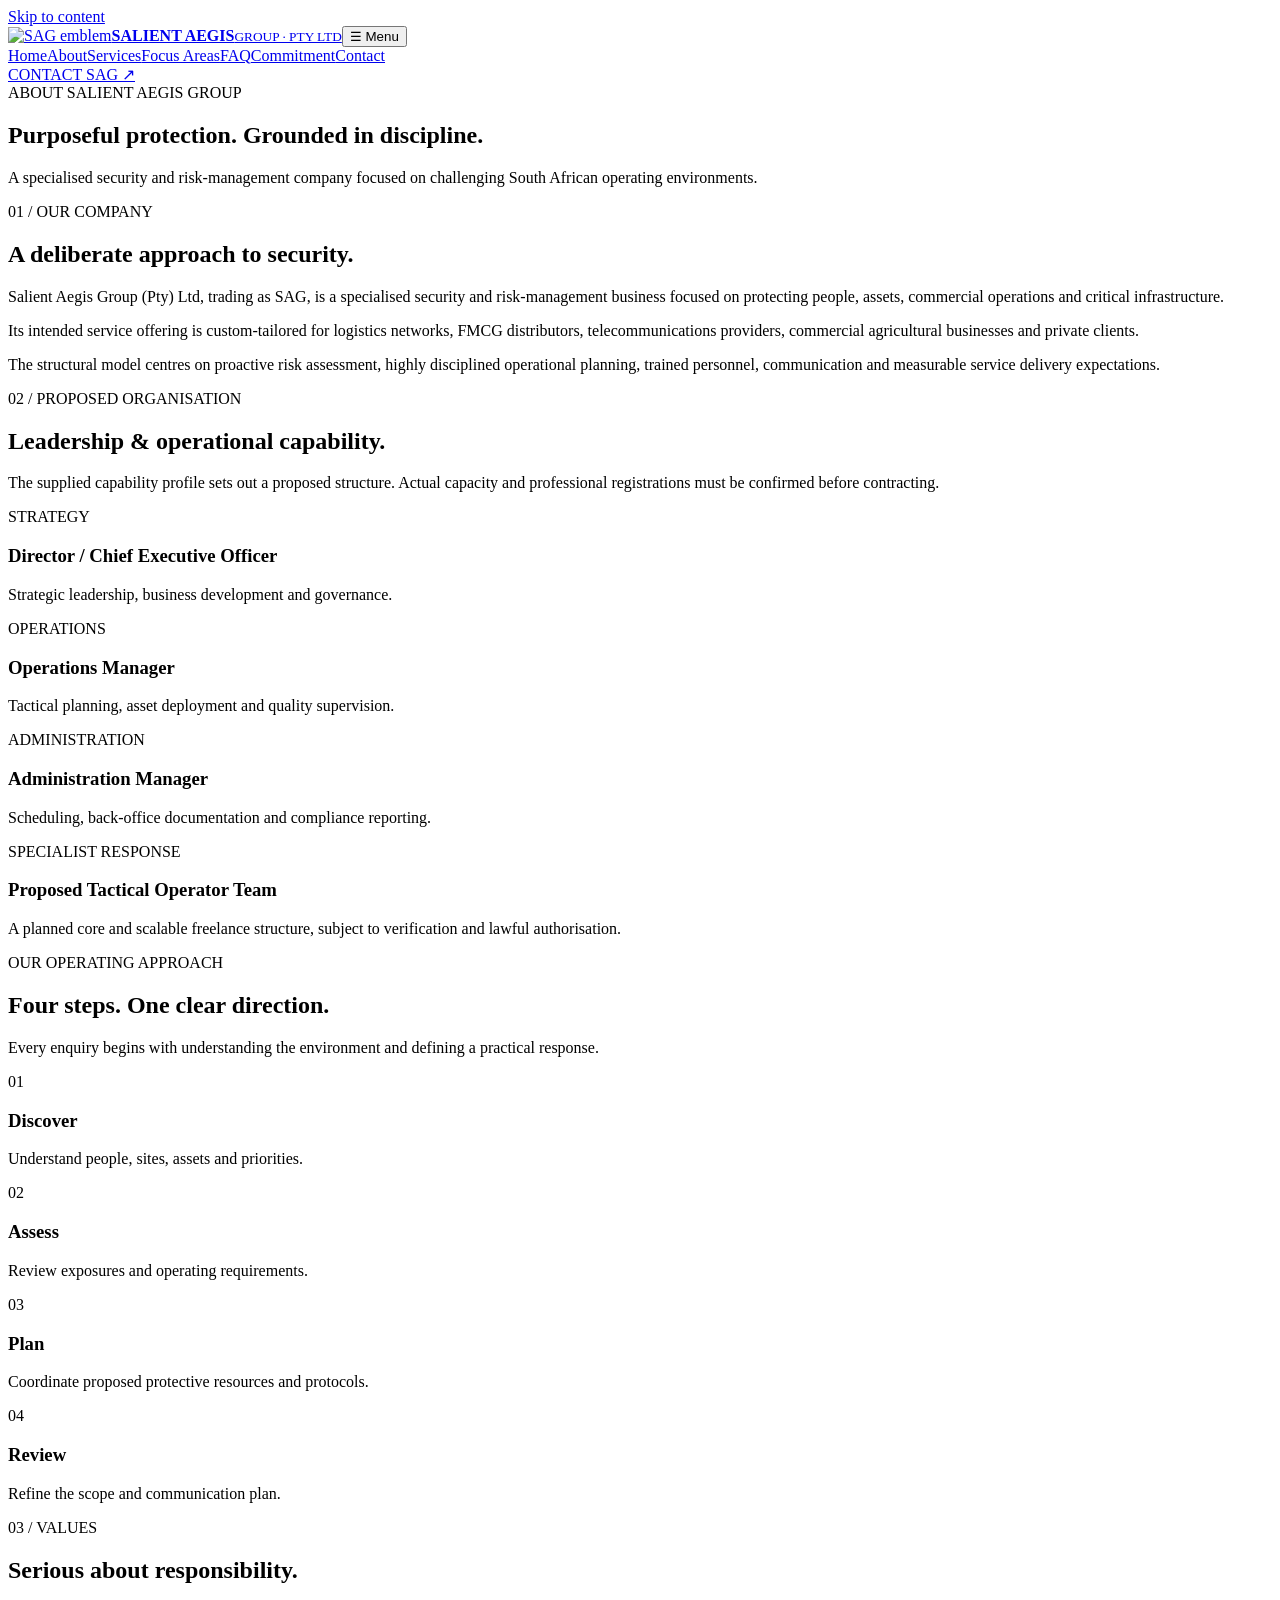
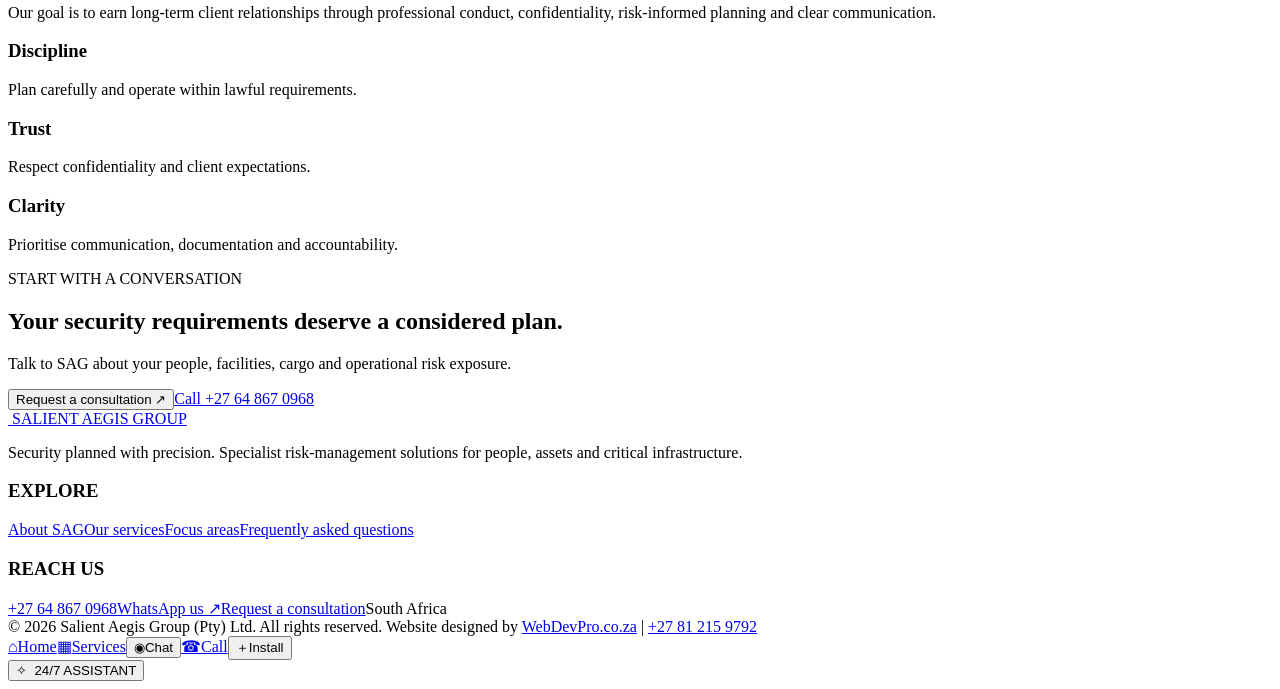
==== about.html @ 75be7a90 "Add branded SAG About website page" ====
<!doctype html><html lang="en-ZA"><head><meta charset="utf-8"><meta name="viewport" content="width=device-width,initial-scale=1"><meta name="theme-color" content="#101a28"><title>About | Salient Aegis Group</title><meta name="description" content="Learn about Salient Aegis Group's mission, intended security services, leadership structure and strategic risk management."><link rel="canonical" href="https://www.salientaegis.co.za/about.html"><meta property="og:type" content="website"><meta property="og:title" content="About | Salient Aegis Group"><meta property="og:description" content="Learn about Salient Aegis Group's mission, intended security services, leadership structure and strategic risk management."><meta property="og:url" content="https://www.salientaegis.co.za/about.html"><link rel="manifest" href="manifest.webmanifest"><link rel="icon" type="image/svg+xml" href="assets/sag-emblem.svg"><link rel="stylesheet" href="styles.css"><script src="app.js" defer></script><script type="application/ld+json">{"@context":"https://schema.org","@type":"Organization","name":"Salient Aegis Group (Pty) Ltd","alternateName":"SAG","url":"https://www.salientaegis.co.za/","telephone":"+27648670968","areaServed":"ZA"}</script></head><body data-page="about"><a class="skip" href="#main">Skip to content</a><header class="site-header"><a href="index.html" class="brand"><img src="assets/sag-emblem.svg" width="50" height="48" alt="SAG emblem"><span><b>SALIENT AEGIS</b><small>GROUP · PTY LTD</small></span></a><button type="button" class="menu-toggle" id="menuToggle" aria-expanded="false" aria-controls="siteNav">☰ <span>Menu</span></button><nav id="siteNav" aria-label="Main navigation"><a href="index.html" >Home</a><a href="about.html" aria-current="page">About</a><a href="services.html" >Services</a><a href="gallery.html" >Focus Areas</a><a href="faq.html" >FAQ</a><a href="testimonials.html" >Commitment</a><a href="contact.html" >Contact</a></nav><a class="header-action" href="https://wa.me/27648670968" target="_blank" rel="noopener">CONTACT SAG ↗</a></header><div id="scrollProgress"></div><main id="main"><section class="inner-hero" style="--image:url('https://images.unsplash.com/photo-1770529933902-d2f7851be31c?auto=format&fit=crop&w=1600&q=80')"><div><span class="eyebrow">ABOUT SALIENT AEGIS GROUP</span><h1 class="typewriter" data-text="Purposeful protection. Grounded in discipline.">Purposeful protection. Grounded in discipline.</h1><p>A specialised security and risk-management company focused on challenging South African operating environments.</p></div></section><section class="section intro-grid"><div class="reveal"><div class="section-title reveal"><span class="eyebrow">01 / OUR COMPANY</span><h2>A deliberate approach to security.</h2></div></div><div class="reveal"><p>Salient Aegis Group (Pty) Ltd, trading as SAG, is a specialised security and risk-management business focused on protecting people, assets, commercial operations and critical infrastructure.</p><p>Its intended service offering is custom-tailored for logistics networks, FMCG distributors, telecommunications providers, commercial agricultural businesses and private clients.</p><p>The structural model centres on proactive risk assessment, highly disciplined operational planning, trained personnel, communication and measurable service delivery expectations.</p></div></section><section class="section dark-section"><div class="section-title reveal"><span class="eyebrow">02 / PROPOSED ORGANISATION</span><h2>Leadership & operational capability.</h2><p>The supplied capability profile sets out a proposed structure. Actual capacity and professional registrations must be confirmed before contracting.</p></div><div class="structure"><article class="reveal"><span>STRATEGY</span><h3>Director / Chief Executive Officer</h3><p>Strategic leadership, business development and governance.</p></article><article class="reveal"><span>OPERATIONS</span><h3>Operations Manager</h3><p>Tactical planning, asset deployment and quality supervision.</p></article><article class="reveal"><span>ADMINISTRATION</span><h3>Administration Manager</h3><p>Scheduling, back-office documentation and compliance reporting.</p></article><article class="reveal"><span>SPECIALIST RESPONSE</span><h3>Proposed Tactical Operator Team</h3><p>A planned core and scalable freelance structure, subject to verification and lawful authorisation.</p></article></div></section><section class="section tinted"><div class="section-title reveal"><span class="eyebrow">OUR OPERATING APPROACH</span><h2>Four steps. One clear direction.</h2><p>Every enquiry begins with understanding the environment and defining a practical response.</p></div><div class="timeline"><article class="reveal"><span>01</span><h3>Discover</h3><p>Understand people, sites, assets and priorities.</p></article><article class="reveal"><span>02</span><h3>Assess</h3><p>Review exposures and operating requirements.</p></article><article class="reveal"><span>03</span><h3>Plan</h3><p>Coordinate proposed protective resources and protocols.</p></article><article class="reveal"><span>04</span><h3>Review</h3><p>Refine the scope and communication plan.</p></article></div></section><section class="section"><div class="section-title reveal"><span class="eyebrow">03 / VALUES</span><h2>Serious about responsibility.</h2><p>Our goal is to earn long-term client relationships through professional conduct, confidentiality, risk-informed planning and clear communication.</p></div><div class="values"><article><h3>Discipline</h3><p>Plan carefully and operate within lawful requirements.</p></article><article><h3>Trust</h3><p>Respect confidentiality and client expectations.</p></article><article><h3>Clarity</h3><p>Prioritise communication, documentation and accountability.</p></article></div></section><section class="cta"><div><span class="eyebrow">START WITH A CONVERSATION</span><h2>Your security requirements deserve a considered plan.</h2><p>Talk to SAG about your people, facilities, cargo and operational risk exposure.</p></div><div><button data-quote-open class="btn gold">Request a consultation ↗</button><a class="btn light-outline" href="tel:+27648670968">Call +27 64 867 0968</a></div></section></main><footer class="site-footer"><div class="footer-top"><div><a href="index.html" class="footer-brand"><img src="assets/sag-emblem.svg" alt="" width="55"> SALIENT AEGIS GROUP</a><p>Security planned with precision. Specialist risk-management solutions for people, assets and critical infrastructure.</p></div><div><h3>EXPLORE</h3><a href="about.html">About SAG</a><a href="services.html">Our services</a><a href="gallery.html">Focus areas</a><a href="faq.html">Frequently asked questions</a></div><div><h3>REACH US</h3><a href="tel:+27648670968">+27 64 867 0968</a><a href="https://wa.me/27648670968" target="_blank" rel="noopener">WhatsApp us ↗</a><a href="contact.html">Request a consultation</a><span>South Africa</span></div></div><div class="footer-bottom">© <span class="year">2026</span> Salient Aegis Group (Pty) Ltd. All rights reserved. <span>Website designed by <a href="https://webdevpro.co.za" target="_blank" rel="noopener">WebDevPro.co.za</a> | <a href="tel:+27812159792">+27 81 215 9792</a></span></div></footer><nav class="mobile-bottom" aria-label="Mobile quick menu"><a href="index.html"><span>⌂</span>Home</a><a href="services.html"><span>▦</span>Services</a><button type="button" data-chat-open><span>◉</span>Chat</button><a href="tel:+27648670968"><span>☎</span>Call</a><button type="button" data-install-open><span>＋</span>Install</button></nav><button class="chat-launcher" type="button" data-chat-open>✧ &nbsp;24/7 ASSISTANT</button><section id="chatPanel" class="chat-panel" role="dialog" aria-label="SAG automated enquiry assistant" hidden><div class="chat-head"><div><strong>SAG DIGITAL ASSISTANT</strong><small>Automated enquiry preparation</small></div><button data-chat-close aria-label="Close assistant">×</button></div><div id="chatLog" class="chat-log" aria-live="polite"></div><form id="chatForm" class="chat-form"><label id="chatPrompt" for="chatInput">Your full name</label><input id="chatInput" autocomplete="name" required maxlength="800"><div id="chatOptions"></div><div class="chat-actions"><button type="submit" class="btn gold">Continue →</button><button type="button" id="chatReset" class="btn subtle">Restart</button></div></form><small class="privacy-note">Your message is prepared locally. You decide whether to send it via WhatsApp.</small></section><dialog id="quoteDialog" class="quote-dialog"><div class="dialog-head"><strong>REQUEST A SECURITY CONSULTATION</strong><button id="quoteClose" type="button" aria-label="Close form">×</button></div><div class="wizard-meter"><i id="wizardMeter"></i></div><form id="quoteForm"><p id="wizardLabel"></p><div id="wizardFields"></div><p id="wizardError" role="alert"></p><div class="wizard-actions"><button class="btn outline" id="quoteBack" type="button">← Back</button><button class="btn gold" id="quoteNext" type="submit">Continue →</button></div></form></dialog><dialog id="installDialog" class="install-dialog"><h2>Install the SAG app</h2><p>Add Salient Aegis Group to your home screen. Saved pages can be available offline.</p><p>On iPhone Safari: Share → Add to Home Screen.</p><button class="btn gold" id="installNow" type="button">Install app</button><button class="btn outline" id="installClose" type="button">Close</button></dialog></body></html>
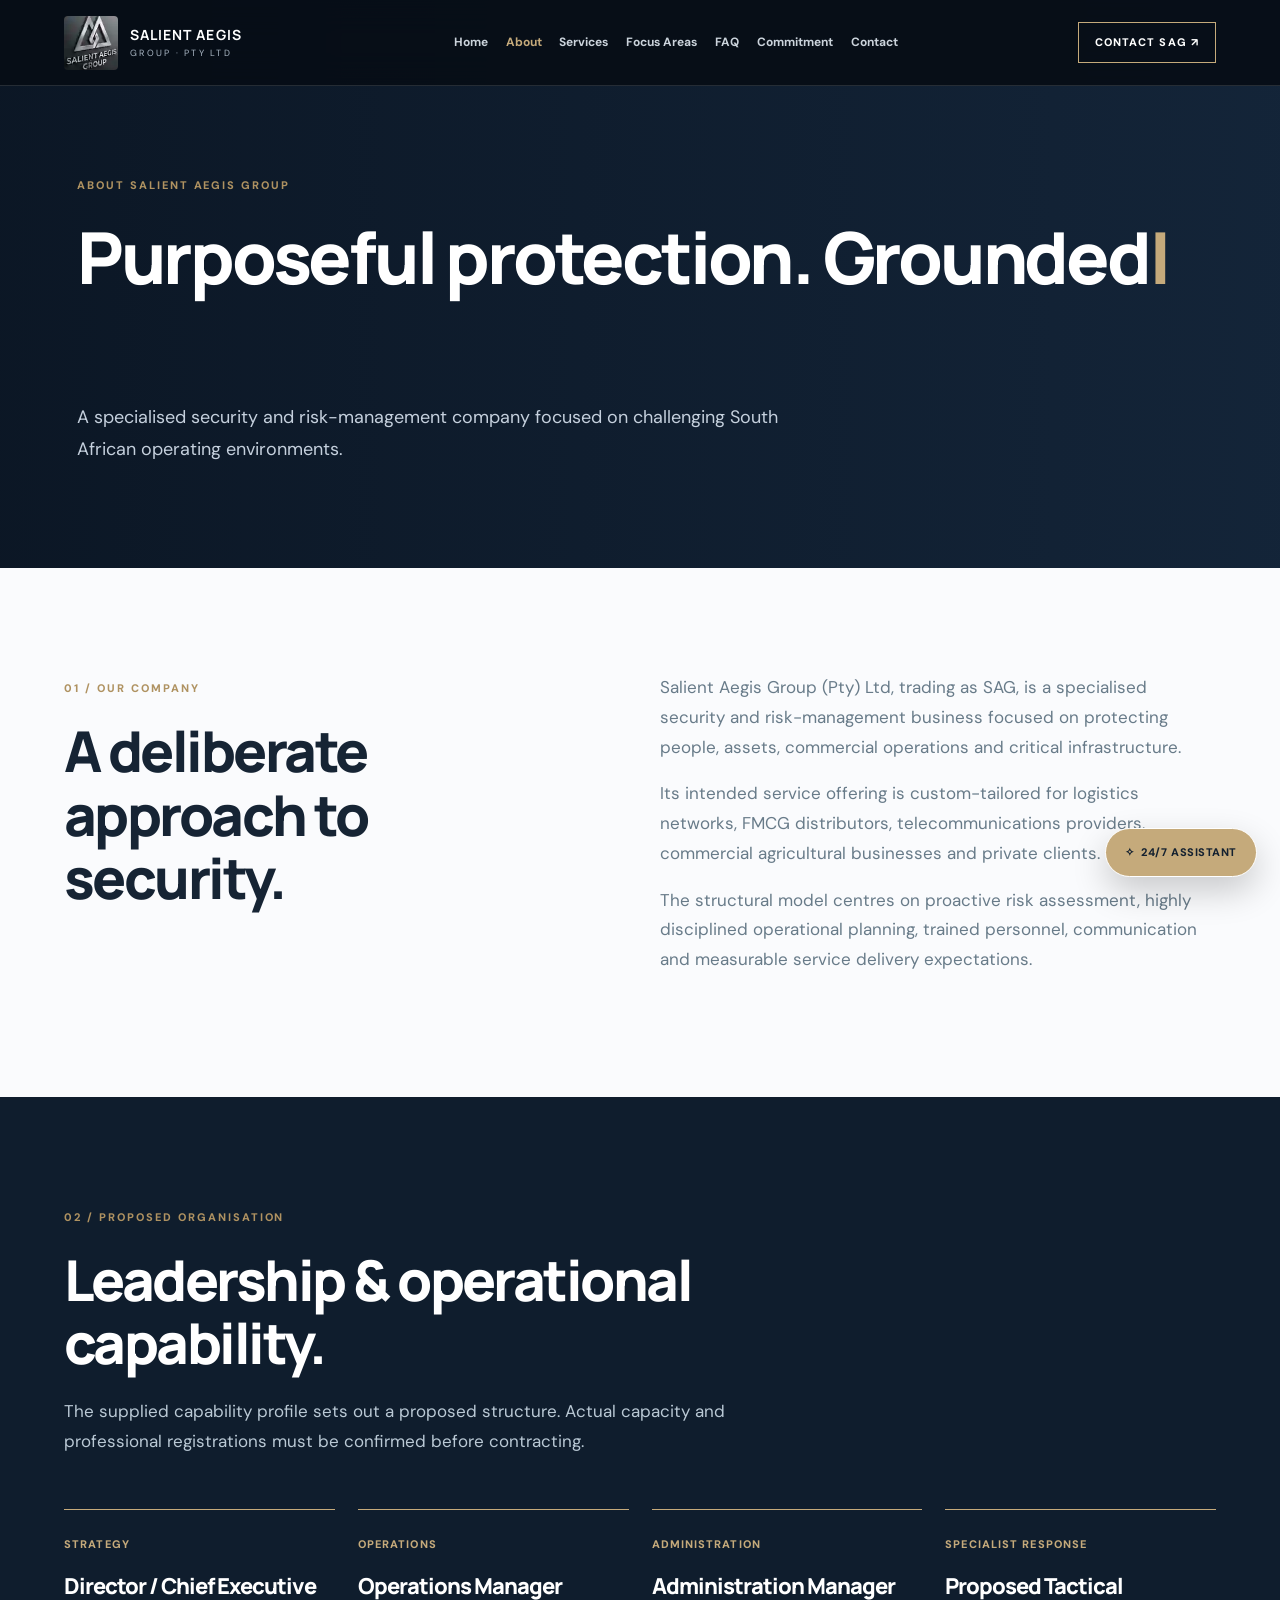
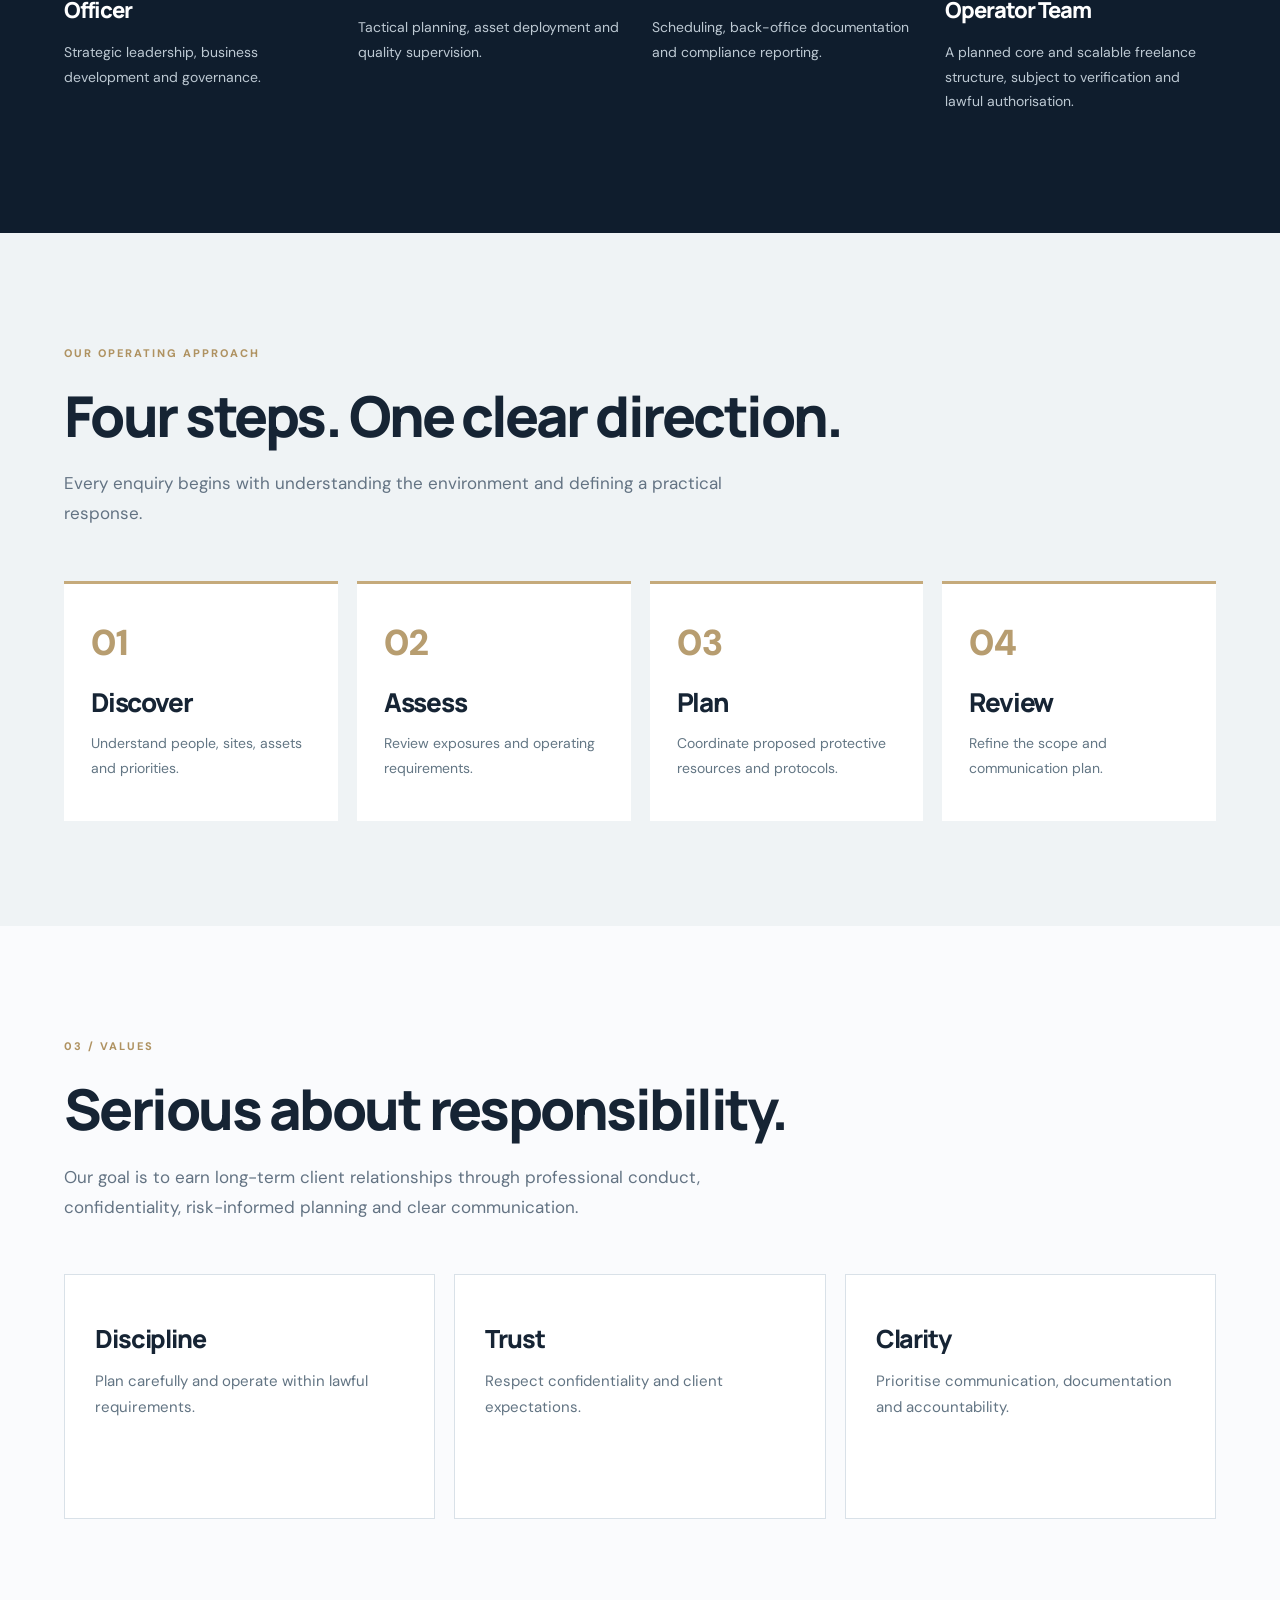
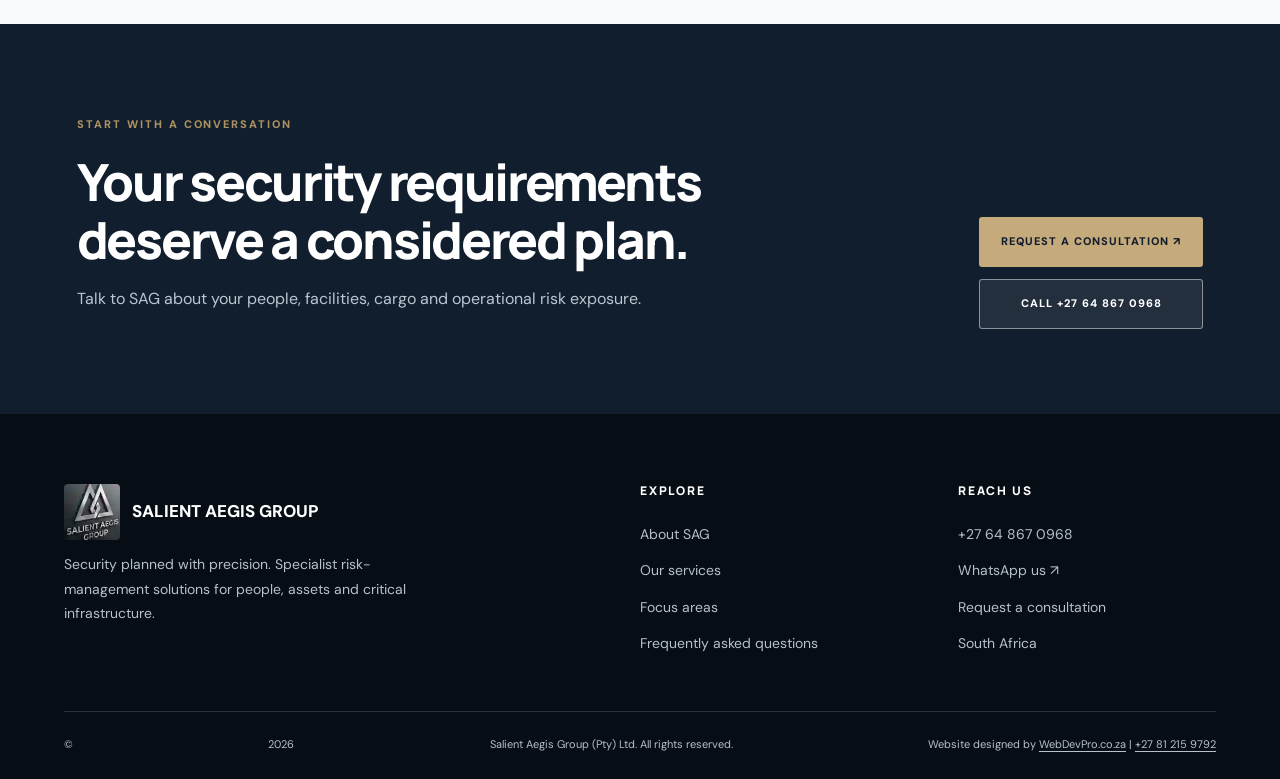
==== commit b40c8065: "Use supplied metallic SAG logo on about.html" ====
--- a/about.html
+++ b/about.html
@@ -1 +1 @@
-<!doctype html><html lang="en-ZA"><head><meta charset="utf-8"><meta name="viewport" content="width=device-width,initial-scale=1"><meta name="theme-color" content="#101a28"><title>About | Salient Aegis Group</title><meta name="description" content="Learn about Salient Aegis Group's mission, intended security services, leadership structure and strategic risk management."><link rel="canonical" href="https://www.salientaegis.co.za/about.html"><meta property="og:type" content="website"><meta property="og:title" content="About | Salient Aegis Group"><meta property="og:description" content="Learn about Salient Aegis Group's mission, intended security services, leadership structure and strategic risk management."><meta property="og:url" content="https://www.salientaegis.co.za/about.html"><link rel="manifest" href="manifest.webmanifest"><link rel="icon" type="image/svg+xml" href="assets/sag-emblem.svg"><link rel="stylesheet" href="styles.css"><script src="app.js" defer></script><script type="application/ld+json">{"@context":"https://schema.org","@type":"Organization","name":"Salient Aegis Group (Pty) Ltd","alternateName":"SAG","url":"https://www.salientaegis.co.za/","telephone":"+27648670968","areaServed":"ZA"}</script></head><body data-page="about"><a class="skip" href="#main">Skip to content</a><header class="site-header"><a href="index.html" class="brand"><img src="assets/sag-emblem.svg" width="50" height="48" alt="SAG emblem"><span><b>SALIENT AEGIS</b><small>GROUP · PTY LTD</small></span></a><button type="button" class="menu-toggle" id="menuToggle" aria-expanded="false" aria-controls="siteNav">☰ <span>Menu</span></button><nav id="siteNav" aria-label="Main navigation"><a href="index.html" >Home</a><a href="about.html" aria-current="page">About</a><a href="services.html" >Services</a><a href="gallery.html" >Focus Areas</a><a href="faq.html" >FAQ</a><a href="testimonials.html" >Commitment</a><a href="contact.html" >Contact</a></nav><a class="header-action" href="https://wa.me/27648670968" target="_blank" rel="noopener">CONTACT SAG ↗</a></header><div id="scrollProgress"></div><main id="main"><section class="inner-hero" style="--image:url('https://images.unsplash.com/photo-1770529933902-d2f7851be31c?auto=format&fit=crop&w=1600&q=80')"><div><span class="eyebrow">ABOUT SALIENT AEGIS GROUP</span><h1 class="typewriter" data-text="Purposeful protection. Grounded in discipline.">Purposeful protection. Grounded in discipline.</h1><p>A specialised security and risk-management company focused on challenging South African operating environments.</p></div></section><section class="section intro-grid"><div class="reveal"><div class="section-title reveal"><span class="eyebrow">01 / OUR COMPANY</span><h2>A deliberate approach to security.</h2></div></div><div class="reveal"><p>Salient Aegis Group (Pty) Ltd, trading as SAG, is a specialised security and risk-management business focused on protecting people, assets, commercial operations and critical infrastructure.</p><p>Its intended service offering is custom-tailored for logistics networks, FMCG distributors, telecommunications providers, commercial agricultural businesses and private clients.</p><p>The structural model centres on proactive risk assessment, highly disciplined operational planning, trained personnel, communication and measurable service delivery expectations.</p></div></section><section class="section dark-section"><div class="section-title reveal"><span class="eyebrow">02 / PROPOSED ORGANISATION</span><h2>Leadership & operational capability.</h2><p>The supplied capability profile sets out a proposed structure. Actual capacity and professional registrations must be confirmed before contracting.</p></div><div class="structure"><article class="reveal"><span>STRATEGY</span><h3>Director / Chief Executive Officer</h3><p>Strategic leadership, business development and governance.</p></article><article class="reveal"><span>OPERATIONS</span><h3>Operations Manager</h3><p>Tactical planning, asset deployment and quality supervision.</p></article><article class="reveal"><span>ADMINISTRATION</span><h3>Administration Manager</h3><p>Scheduling, back-office documentation and compliance reporting.</p></article><article class="reveal"><span>SPECIALIST RESPONSE</span><h3>Proposed Tactical Operator Team</h3><p>A planned core and scalable freelance structure, subject to verification and lawful authorisation.</p></article></div></section><section class="section tinted"><div class="section-title reveal"><span class="eyebrow">OUR OPERATING APPROACH</span><h2>Four steps. One clear direction.</h2><p>Every enquiry begins with understanding the environment and defining a practical response.</p></div><div class="timeline"><article class="reveal"><span>01</span><h3>Discover</h3><p>Understand people, sites, assets and priorities.</p></article><article class="reveal"><span>02</span><h3>Assess</h3><p>Review exposures and operating requirements.</p></article><article class="reveal"><span>03</span><h3>Plan</h3><p>Coordinate proposed protective resources and protocols.</p></article><article class="reveal"><span>04</span><h3>Review</h3><p>Refine the scope and communication plan.</p></article></div></section><section class="section"><div class="section-title reveal"><span class="eyebrow">03 / VALUES</span><h2>Serious about responsibility.</h2><p>Our goal is to earn long-term client relationships through professional conduct, confidentiality, risk-informed planning and clear communication.</p></div><div class="values"><article><h3>Discipline</h3><p>Plan carefully and operate within lawful requirements.</p></article><article><h3>Trust</h3><p>Respect confidentiality and client expectations.</p></article><article><h3>Clarity</h3><p>Prioritise communication, documentation and accountability.</p></article></div></section><section class="cta"><div><span class="eyebrow">START WITH A CONVERSATION</span><h2>Your security requirements deserve a considered plan.</h2><p>Talk to SAG about your people, facilities, cargo and operational risk exposure.</p></div><div><button data-quote-open class="btn gold">Request a consultation ↗</button><a class="btn light-outline" href="tel:+27648670968">Call +27 64 867 0968</a></div></section></main><footer class="site-footer"><div class="footer-top"><div><a href="index.html" class="footer-brand"><img src="assets/sag-emblem.svg" alt="" width="55"> SALIENT AEGIS GROUP</a><p>Security planned with precision. Specialist risk-management solutions for people, assets and critical infrastructure.</p></div><div><h3>EXPLORE</h3><a href="about.html">About SAG</a><a href="services.html">Our services</a><a href="gallery.html">Focus areas</a><a href="faq.html">Frequently asked questions</a></div><div><h3>REACH US</h3><a href="tel:+27648670968">+27 64 867 0968</a><a href="https://wa.me/27648670968" target="_blank" rel="noopener">WhatsApp us ↗</a><a href="contact.html">Request a consultation</a><span>South Africa</span></div></div><div class="footer-bottom">© <span class="year">2026</span> Salient Aegis Group (Pty) Ltd. All rights reserved. <span>Website designed by <a href="https://webdevpro.co.za" target="_blank" rel="noopener">WebDevPro.co.za</a> | <a href="tel:+27812159792">+27 81 215 9792</a></span></div></footer><nav class="mobile-bottom" aria-label="Mobile quick menu"><a href="index.html"><span>⌂</span>Home</a><a href="services.html"><span>▦</span>Services</a><button type="button" data-chat-open><span>◉</span>Chat</button><a href="tel:+27648670968"><span>☎</span>Call</a><button type="button" data-install-open><span>＋</span>Install</button></nav><button class="chat-launcher" type="button" data-chat-open>✧ &nbsp;24/7 ASSISTANT</button><section id="chatPanel" class="chat-panel" role="dialog" aria-label="SAG automated enquiry assistant" hidden><div class="chat-head"><div><strong>SAG DIGITAL ASSISTANT</strong><small>Automated enquiry preparation</small></div><button data-chat-close aria-label="Close assistant">×</button></div><div id="chatLog" class="chat-log" aria-live="polite"></div><form id="chatForm" class="chat-form"><label id="chatPrompt" for="chatInput">Your full name</label><input id="chatInput" autocomplete="name" required maxlength="800"><div id="chatOptions"></div><div class="chat-actions"><button type="submit" class="btn gold">Continue →</button><button type="button" id="chatReset" class="btn subtle">Restart</button></div></form><small class="privacy-note">Your message is prepared locally. You decide whether to send it via WhatsApp.</small></section><dialog id="quoteDialog" class="quote-dialog"><div class="dialog-head"><strong>REQUEST A SECURITY CONSULTATION</strong><button id="quoteClose" type="button" aria-label="Close form">×</button></div><div class="wizard-meter"><i id="wizardMeter"></i></div><form id="quoteForm"><p id="wizardLabel"></p><div id="wizardFields"></div><p id="wizardError" role="alert"></p><div class="wizard-actions"><button class="btn outline" id="quoteBack" type="button">← Back</button><button class="btn gold" id="quoteNext" type="submit">Continue →</button></div></form></dialog><dialog id="installDialog" class="install-dialog"><h2>Install the SAG app</h2><p>Add Salient Aegis Group to your home screen. Saved pages can be available offline.</p><p>On iPhone Safari: Share → Add to Home Screen.</p><button class="btn gold" id="installNow" type="button">Install app</button><button class="btn outline" id="installClose" type="button">Close</button></dialog></body></html>+<!doctype html><html lang="en-ZA"><head><meta charset="utf-8"><meta name="viewport" content="width=device-width,initial-scale=1"><meta name="theme-color" content="#101a28"><title>About | Salient Aegis Group</title><meta name="description" content="Learn about Salient Aegis Group's mission, intended security services, leadership structure and strategic risk management."><link rel="canonical" href="https://www.salientaegis.co.za/about.html"><meta property="og:type" content="website"><meta property="og:title" content="About | Salient Aegis Group"><meta property="og:description" content="Learn about Salient Aegis Group's mission, intended security services, leadership structure and strategic risk management."><meta property="og:url" content="https://www.salientaegis.co.za/about.html"><link rel="manifest" href="manifest.webmanifest"><link rel="icon" type="image/svg+xml" href="assets/sag-client-logo.webp"><link rel="stylesheet" href="styles.css"><script src="app.js" defer></script><script type="application/ld+json">{"@context":"https://schema.org","@type":"Organization","name":"Salient Aegis Group (Pty) Ltd","alternateName":"SAG","url":"https://www.salientaegis.co.za/","telephone":"+27648670968","areaServed":"ZA"}</script></head><body data-page="about"><a class="skip" href="#main">Skip to content</a><header class="site-header"><a href="index.html" class="brand"><img src="assets/sag-client-logo.webp" width="50" height="48" alt="SAG emblem"><span><b>SALIENT AEGIS</b><small>GROUP · PTY LTD</small></span></a><button type="button" class="menu-toggle" id="menuToggle" aria-expanded="false" aria-controls="siteNav">☰ <span>Menu</span></button><nav id="siteNav" aria-label="Main navigation"><a href="index.html" >Home</a><a href="about.html" aria-current="page">About</a><a href="services.html" >Services</a><a href="gallery.html" >Focus Areas</a><a href="faq.html" >FAQ</a><a href="testimonials.html" >Commitment</a><a href="contact.html" >Contact</a></nav><a class="header-action" href="https://wa.me/27648670968" target="_blank" rel="noopener">CONTACT SAG ↗</a></header><div id="scrollProgress"></div><main id="main"><section class="inner-hero" style="--image:url('https://images.unsplash.com/photo-1770529933902-d2f7851be31c?auto=format&fit=crop&w=1600&q=80')"><div><span class="eyebrow">ABOUT SALIENT AEGIS GROUP</span><h1 class="typewriter" data-text="Purposeful protection. Grounded in discipline.">Purposeful protection. Grounded in discipline.</h1><p>A specialised security and risk-management company focused on challenging South African operating environments.</p></div></section><section class="section intro-grid"><div class="reveal"><div class="section-title reveal"><span class="eyebrow">01 / OUR COMPANY</span><h2>A deliberate approach to security.</h2></div></div><div class="reveal"><p>Salient Aegis Group (Pty) Ltd, trading as SAG, is a specialised security and risk-management business focused on protecting people, assets, commercial operations and critical infrastructure.</p><p>Its intended service offering is custom-tailored for logistics networks, FMCG distributors, telecommunications providers, commercial agricultural businesses and private clients.</p><p>The structural model centres on proactive risk assessment, highly disciplined operational planning, trained personnel, communication and measurable service delivery expectations.</p></div></section><section class="section dark-section"><div class="section-title reveal"><span class="eyebrow">02 / PROPOSED ORGANISATION</span><h2>Leadership & operational capability.</h2><p>The supplied capability profile sets out a proposed structure. Actual capacity and professional registrations must be confirmed before contracting.</p></div><div class="structure"><article class="reveal"><span>STRATEGY</span><h3>Director / Chief Executive Officer</h3><p>Strategic leadership, business development and governance.</p></article><article class="reveal"><span>OPERATIONS</span><h3>Operations Manager</h3><p>Tactical planning, asset deployment and quality supervision.</p></article><article class="reveal"><span>ADMINISTRATION</span><h3>Administration Manager</h3><p>Scheduling, back-office documentation and compliance reporting.</p></article><article class="reveal"><span>SPECIALIST RESPONSE</span><h3>Proposed Tactical Operator Team</h3><p>A planned core and scalable freelance structure, subject to verification and lawful authorisation.</p></article></div></section><section class="section tinted"><div class="section-title reveal"><span class="eyebrow">OUR OPERATING APPROACH</span><h2>Four steps. One clear direction.</h2><p>Every enquiry begins with understanding the environment and defining a practical response.</p></div><div class="timeline"><article class="reveal"><span>01</span><h3>Discover</h3><p>Understand people, sites, assets and priorities.</p></article><article class="reveal"><span>02</span><h3>Assess</h3><p>Review exposures and operating requirements.</p></article><article class="reveal"><span>03</span><h3>Plan</h3><p>Coordinate proposed protective resources and protocols.</p></article><article class="reveal"><span>04</span><h3>Review</h3><p>Refine the scope and communication plan.</p></article></div></section><section class="section"><div class="section-title reveal"><span class="eyebrow">03 / VALUES</span><h2>Serious about responsibility.</h2><p>Our goal is to earn long-term client relationships through professional conduct, confidentiality, risk-informed planning and clear communication.</p></div><div class="values"><article><h3>Discipline</h3><p>Plan carefully and operate within lawful requirements.</p></article><article><h3>Trust</h3><p>Respect confidentiality and client expectations.</p></article><article><h3>Clarity</h3><p>Prioritise communication, documentation and accountability.</p></article></div></section><section class="cta"><div><span class="eyebrow">START WITH A CONVERSATION</span><h2>Your security requirements deserve a considered plan.</h2><p>Talk to SAG about your people, facilities, cargo and operational risk exposure.</p></div><div><button data-quote-open class="btn gold">Request a consultation ↗</button><a class="btn light-outline" href="tel:+27648670968">Call +27 64 867 0968</a></div></section></main><footer class="site-footer"><div class="footer-top"><div><a href="index.html" class="footer-brand"><img src="assets/sag-client-logo.webp" alt="" width="55"> SALIENT AEGIS GROUP</a><p>Security planned with precision. Specialist risk-management solutions for people, assets and critical infrastructure.</p></div><div><h3>EXPLORE</h3><a href="about.html">About SAG</a><a href="services.html">Our services</a><a href="gallery.html">Focus areas</a><a href="faq.html">Frequently asked questions</a></div><div><h3>REACH US</h3><a href="tel:+27648670968">+27 64 867 0968</a><a href="https://wa.me/27648670968" target="_blank" rel="noopener">WhatsApp us ↗</a><a href="contact.html">Request a consultation</a><span>South Africa</span></div></div><div class="footer-bottom">© <span class="year">2026</span> Salient Aegis Group (Pty) Ltd. All rights reserved. <span>Website designed by <a href="https://webdevpro.co.za" target="_blank" rel="noopener">WebDevPro.co.za</a> | <a href="tel:+27812159792">+27 81 215 9792</a></span></div></footer><nav class="mobile-bottom" aria-label="Mobile quick menu"><a href="index.html"><span>⌂</span>Home</a><a href="services.html"><span>▦</span>Services</a><button type="button" data-chat-open><span>◉</span>Chat</button><a href="tel:+27648670968"><span>☎</span>Call</a><button type="button" data-install-open><span>＋</span>Install</button></nav><button class="chat-launcher" type="button" data-chat-open>✧ &nbsp;24/7 ASSISTANT</button><section id="chatPanel" class="chat-panel" role="dialog" aria-label="SAG automated enquiry assistant" hidden><div class="chat-head"><div><strong>SAG DIGITAL ASSISTANT</strong><small>Automated enquiry preparation</small></div><button data-chat-close aria-label="Close assistant">×</button></div><div id="chatLog" class="chat-log" aria-live="polite"></div><form id="chatForm" class="chat-form"><label id="chatPrompt" for="chatInput">Your full name</label><input id="chatInput" autocomplete="name" required maxlength="800"><div id="chatOptions"></div><div class="chat-actions"><button type="submit" class="btn gold">Continue →</button><button type="button" id="chatReset" class="btn subtle">Restart</button></div></form><small class="privacy-note">Your message is prepared locally. You decide whether to send it via WhatsApp.</small></section><dialog id="quoteDialog" class="quote-dialog"><div class="dialog-head"><strong>REQUEST A SECURITY CONSULTATION</strong><button id="quoteClose" type="button" aria-label="Close form">×</button></div><div class="wizard-meter"><i id="wizardMeter"></i></div><form id="quoteForm"><p id="wizardLabel"></p><div id="wizardFields"></div><p id="wizardError" role="alert"></p><div class="wizard-actions"><button class="btn outline" id="quoteBack" type="button">← Back</button><button class="btn gold" id="quoteNext" type="submit">Continue →</button></div></form></dialog><dialog id="installDialog" class="install-dialog"><h2>Install the SAG app</h2><p>Add Salient Aegis Group to your home screen. Saved pages can be available offline.</p><p>On iPhone Safari: Share → Add to Home Screen.</p><button class="btn gold" id="installNow" type="button">Install app</button><button class="btn outline" id="installClose" type="button">Close</button></dialog></body></html>
--- a/styles.css
+++ b/styles.css
@@ -0,0 +1,285 @@
+
+@import url('https://fonts.googleapis.com/css2?family=DM+Sans:wght@400;500;600;700;800&family=Manrope:wght@400;500;600;700;800&display=swap');
+:root{--dark:#0a121d;--navy:#132134;--gold:#c5aa7b;--silver:#c9d1db;--ink:#162434;--soft:#eef2f5;--line:#d8e0e8;--ease:cubic-bezier(.22,1,.36,1)}
+*{box-sizing:border-box}
+html{scroll-behavior:smooth}
+body{margin:0;background:#fafbfd;color:var(--ink);font:400 16px/1.75 'DM Sans',Arial,sans-serif}
+button,input,select,textarea{font:inherit}
+button{cursor:pointer}
+a{color:inherit;text-decoration:none}
+img{max-width:100%;display:block}
+h1,h2,h3{font-family:'Manrope','DM Sans',Arial,sans-serif;line-height:1.13;letter-spacing:-.045em}
+h1,h2,h3,p{margin-top:0}
+h1,h2,h3{font-weight:800}
+.skip{position:fixed;left:10px;top:-70px;background:white;padding:10px;z-index:200}
+.skip:focus{top:12px}
+.site-header{position:fixed;z-index:85;top:0;left:0;right:0;height:86px;display:flex;align-items:center;gap:26px;padding:0 5%;background:#070d16ed;color:white;border-bottom:1px solid #ffffff20;backdrop-filter:blur(17px)}
+.brand{display:flex;align-items:center;gap:12px;flex-shrink:0;min-width:210px}
+.brand img{width:49px;height:48px;object-fit:contain}
+.brand span{display:grid;line-height:1.15}
+.brand b{font-family:Manrope,sans-serif;letter-spacing:.075em;font-size:14px}
+.brand small{font-size:9px;color:#aab7c4;letter-spacing:.25em;margin-top:5px}
+#siteNav{display:flex;gap:clamp(12px,1.4vw,25px);align-items:center;justify-content:center;margin:auto}
+#siteNav a{font-size:12px;font-weight:700;color:#cbd3db;white-space:nowrap;transition:color .2s}
+#siteNav a:hover,#siteNav a[aria-current=page]{color:var(--gold)}
+.header-action{border:1px solid var(--gold);padding:10px 16px;font-size:11px;font-weight:800;white-space:nowrap;letter-spacing:.1em}
+.header-action:hover{background:var(--gold);color:#111}
+.menu-toggle{display:none}
+#scrollProgress{position:fixed;z-index:101;top:0;left:0;width:100%;height:3px;background:var(--gold);transform:scaleX(0);transform-origin:left}
+.eyebrow{font-size:11px;font-weight:800;letter-spacing:.18em;color:#af9261;text-transform:uppercase}
+.section{padding:105px max(5vw,24px);overflow:hidden}
+.section-title{max-width:860px;margin-bottom:52px}
+.section-title h2{font-size:clamp(2.4rem,4.4vw,4.7rem);margin:18px 0 22px}
+.section-title>p{max-width:700px;font-size:17px;color:#637383}
+.btn{display:inline-flex;align-items:center;justify-content:center;gap:18px;padding:14px 21px;min-height:50px;border:1px solid transparent;border-radius:3px;font-size:11px;letter-spacing:.09em;font-weight:800;text-transform:uppercase;transition:background .3s,transform .3s var(--ease)}
+.btn:hover{transform:translateY(-3px)}
+.btn.gold{background:var(--gold);color:#111c2c}
+.btn.gold:hover{background:#e1c897}
+.btn.outline{background:transparent;border-color:#a9b4bf;color:#233344}
+.btn.outline:hover{background:#203044;color:white}
+.btn.light-outline{background:#ffffff14;border-color:#ffffff7a;color:#fff}
+.btn.light-outline:hover{background:#ffffff2d}
+.btn.subtle{background:#f0f3f6;color:#29384b}
+.center{text-align:center;margin-top:42px}
+.hero{height:min(900px,100svh);min-height:720px;display:flex;align-items:center;position:relative;isolation:isolate;overflow:hidden;color:#fff;background:#172739}
+.hero-bg{position:absolute;inset:0;background-size:cover;background-position:center;opacity:0;transform:scale(1.1);transition:opacity 1.3s ease,transform 8s ease}
+.hero-bg.active{opacity:1;transform:scale(1)}
+.hero-shade{position:absolute;z-index:1;inset:0;background:linear-gradient(90deg,#080f1bee 0%,#0b1623d9 41%,#08111c50 85%),linear-gradient(0deg,#060b12c7,transparent 60%)}
+.hero-content{position:relative;z-index:2;margin:70px 0 0 7%;max-width:930px;width:88%}
+.hero h1{font-size:clamp(3.6rem,7.1vw,7.9rem);letter-spacing:-.068em;margin:19px 0 22px;text-wrap:balance}
+.hero-content>p{font-size:clamp(16px,1.5vw,21px);color:#cbd6df;max-width:640px;line-height:1.8}
+.hero-content>p strong{color:#fff}
+.hero-actions{display:flex;flex-wrap:wrap;gap:14px;margin:30px 0}
+.hero-tags{display:flex;flex-wrap:wrap;gap:22px;margin-top:38px}
+.hero-tags span{font-size:10px;letter-spacing:.12em;font-weight:800;color:#e5ebee}
+.hero-tags span:before{content:'✧';margin-right:8px;color:var(--gold)}
+.slide-controls{position:absolute;z-index:3;bottom:35px;left:7%;right:7%;display:flex;align-items:center;justify-content:space-between}
+.slide-controls>span{font-size:12px;color:#c7d2dd;letter-spacing:.15em}
+.slide-controls b{font-size:24px;color:white}
+.slide-controls>div{display:flex;gap:9px}
+.slide-controls button{background:#ffffff16;color:white;border:1px solid #ffffff85;width:48px;height:48px;font-size:22px}
+.slide-controls button:hover{background:#ffffff32}
+.typewriter.typing:after{content:'|';color:var(--gold);animation:caret .8s steps(1) infinite}
+@keyframes caret{50%{opacity:0}}
+.brand-strip{display:flex;align-items:center;justify-content:center;flex-wrap:wrap;gap:25px;padding:21px;background:#c8ae80;color:#1b2836;min-height:70px;font-size:11px;letter-spacing:.18em;font-weight:800}
+.flip-grid{display:grid;grid-template-columns:repeat(3,minmax(0,1fr));gap:19px}
+.flip-card{background:transparent;border:0;height:335px;text-align:left;padding:0;perspective:1000px;display:block}
+.flip-inner{display:block;width:100%;height:100%;position:relative;transform-style:preserve-3d;transition:transform .85s var(--ease)}
+.flip-card.flipped .flip-inner{transform:rotateY(180deg)}
+.flip-front,.flip-back{position:absolute;inset:0;backface-visibility:hidden;display:flex;flex-direction:column;padding:27px;overflow:hidden}
+.flip-front{background:linear-gradient(130deg,#142335,#0d1827);border:1px solid #304053;color:#fff}
+.flip-front:after{content:'';position:absolute;right:-115px;top:-85px;width:230px;height:230px;border:1px solid #ffffff24;border-radius:50%;box-shadow:0 0 0 43px #ffffff05,0 0 0 86px #ffffff03;pointer-events:none}
+.flip-front small,.flip-back small{font-size:10px;letter-spacing:.15em;font-weight:800;color:#d4b982}
+.flip-symbol{display:block;font-size:55px;color:#bcbfc8;margin:auto 0}
+.flip-front strong,.flip-back strong{font-size:clamp(20px,2vw,29px);line-height:1.21;font-family:Manrope,sans-serif;letter-spacing:-.03em}
+.flip-front em,.flip-back em{font-size:10px;font-style:normal;letter-spacing:.12em;margin-top:22px;color:#adb9c9;font-weight:800}
+.flip-back{background:#c8ad7d;color:#111e2c;transform:rotateY(180deg);justify-content:center}
+.flip-back small{color:#3e4b59}
+.flip-back strong{margin:20px 0}
+.flip-back p{font-size:14px;line-height:1.7}
+.flip-back em{color:#394554;margin-top:auto}
+.dark-feature{display:grid;grid-template-columns:1fr 1fr;gap:7vw;align-items:center;background:#0c1622;color:white;padding:90px 6%}
+.feature-photo{min-height:530px;background-size:cover;background-position:center;position:relative;filter:saturate(.82)}
+.feature-photo:after{content:'';position:absolute;inset:0;border:16px solid #ffffff12;pointer-events:none}
+.feature-photo small{position:absolute;z-index:2;bottom:17px;left:18px;color:#e3e6ed;font-size:10px;background:#09121ccd;padding:7px 10px;letter-spacing:.08em}
+.feature-text h2{font-size:clamp(2.6rem,4.2vw,5rem);margin:20px 0 27px}
+.feature-text h2 em{font-style:normal;color:var(--gold)}
+.feature-text>p{font-size:17px;color:#c1cbd6;line-height:1.8}
+.feature-points{display:grid;grid-template-columns:1fr 1fr;gap:18px;margin:35px 0}
+.feature-points>div{padding-top:13px;border-top:1px solid #536072;color:#c2a677;font-size:12px}
+.feature-points strong{display:block;color:#fff;font-size:15px;letter-spacing:.07em;margin-top:5px}
+.link-arrow{display:inline-block;border-bottom:1px solid var(--gold);font-size:12px;font-weight:800;color:var(--gold);padding:10px 0}
+.toned,.tinted{background:#eff3f5}
+.sector-grid{display:grid;grid-template-columns:1.1fr .9fr;grid-template-rows:280px 280px;gap:20px}
+.sector-card{display:block;background-position:center;background-size:cover;position:relative;color:#fff;overflow:hidden}
+.sector-card.large{grid-row:span 2}
+.sector-card:before{content:'';position:absolute;inset:0;background:linear-gradient(0deg,#08101be9,transparent 85%);transition:background .3s}
+.sector-card>div{position:absolute;z-index:1;bottom:30px;left:28px;right:25px}
+.sector-card small{color:var(--gold);font-size:10px;letter-spacing:.16em;font-weight:800}
+.sector-card h3{font-size:clamp(23px,2.6vw,35px);margin:10px 0 15px;max-width:450px}
+.sector-card span{font-size:10px;letter-spacing:.15em;font-weight:800}
+.metric-grid{display:grid;grid-template-columns:.7fr 1.3fr;gap:9vw;align-items:center}
+.metric-ring{width:min(280px,100%);aspect-ratio:1;border-radius:50%;background:conic-gradient(var(--gold) 0 var(--ring),#e4e9ed var(--ring) 100%);--ring:0%;padding:21px;margin:auto}
+.metric-ring>div{width:100%;height:100%;display:flex;flex-direction:column;align-items:center;justify-content:center;border-radius:50%;background:white}
+.metric-ring strong{font-size:90px;line-height:1;color:#182739;font-family:Manrope,sans-serif}
+.metric-ring small{font-size:11px;text-align:center;letter-spacing:.12em;font-weight:800}
+.metric-bar{margin:22px 0}
+.metric-bar>div{display:flex;justify-content:space-between;font-size:14px;font-weight:750;margin-bottom:10px}
+.metric-bar>div b{color:#a78b5a}
+.metric-bar>span{display:block;height:7px;background:#e4e9ee}
+.metric-bar i{display:block;height:7px;background:linear-gradient(90deg,#667b8b,var(--gold));width:0;transition:width 1.4s var(--ease)}
+.disclaimer{font-size:12px;color:#6e7b88}
+.values{display:grid;grid-template-columns:repeat(3,1fr);gap:19px}
+.values article{background:#fff;border:1px solid #d9e1e8;padding:36px 30px;min-height:245px}
+.values article>span{font-size:35px;color:#bba275}
+.values h3{font-size:25px;margin:14px 0}
+.values p{color:#627483;font-size:15px}
+.cta{background:#111e2d;color:white;padding:85px 6%;display:flex;align-items:flex-end;justify-content:space-between;gap:40px}
+.cta h2{font-size:clamp(2.4rem,4vw,4.9rem);max-width:750px;margin:16px 0}
+.cta p{color:#bac6d1}
+.cta>div:last-child{display:flex;flex-direction:column;gap:12px;flex-shrink:0}
+.site-footer{background:#070d15;color:#b5c1cc;padding:70px 5% 25px}
+.footer-top{display:grid;grid-template-columns:2fr 1fr 1fr;gap:60px}
+.footer-top>div{display:flex;flex-direction:column;gap:12px;align-items:flex-start}
+.footer-top p{max-width:370px;font-size:14px}
+.footer-top h3{font-size:12px;letter-spacing:.15em;color:#fff}
+.footer-top a,.footer-top span{font-size:14px}
+.footer-brand{display:flex;align-items:center;gap:12px;font-weight:800;color:white;font-size:17px!important}
+.footer-brand img{width:55px;height:55px}
+.footer-bottom{display:flex;flex-wrap:wrap;justify-content:space-between;gap:12px;font-size:11px;padding-top:23px;margin-top:55px;border-top:1px solid #ffffff25}
+.footer-bottom a{text-decoration:underline;text-underline-offset:3px}
+.mobile-bottom{display:none}
+.chat-launcher{position:fixed;bottom:23px;right:23px;z-index:75;background:var(--gold);border:1px solid #fff;color:#142130;padding:14px 19px;border-radius:30px;box-shadow:0 14px 35px #0003;font-size:11px;font-weight:800;letter-spacing:.05em}
+.chat-panel{position:fixed;right:23px;bottom:86px;z-index:110;width:min(390px,calc(100vw - 26px));height:min(600px,calc(100dvh - 125px));background:white;display:flex;flex-direction:column;color:#162435;box-shadow:0 30px 75px #0007;border-radius:10px;overflow:hidden}
+[hidden]{display:none!important}
+.chat-head{display:flex;justify-content:space-between;align-items:center;gap:12px;padding:17px;background:#122337;color:white}
+.chat-head strong{font-size:12px;letter-spacing:.07em}
+.chat-head small{display:block;color:#b4c3d0;font-size:10px}
+.chat-head button{background:#ffffff20;color:white;border:0;border-radius:50%;width:34px;height:34px;font-size:22px}
+.chat-log{flex:1;min-height:90px;background:#f0f3f6;padding:18px;overflow-y:auto;display:flex;flex-direction:column;gap:11px}
+.chat-bubble{align-self:flex-start;border:1px solid #dce3ea;background:white;padding:10px 13px;border-radius:11px;font-size:13px;max-width:93%}
+.chat-bubble.mine{align-self:flex-end;background:#d8e5ed;border-color:#c4d6df}
+.chat-form{padding:16px;display:flex;flex-direction:column;gap:10px}
+.chat-form label{font-size:12px;font-weight:800}
+.chat-form input,.chat-form select,.quote-dialog input,.quote-dialog select,.quote-dialog textarea{width:100%;padding:12px;border:1px solid #b9c9d4;background:#fff;color:#1b2b3d;font-size:14px;border-radius:4px}
+.chat-actions{display:flex;gap:9px}
+.chat-actions .btn{flex:1;padding:9px 8px;font-size:10px;min-height:40px}
+#chatOptions{display:flex;gap:5px;flex-wrap:wrap}
+#chatOptions button{font-size:10px;background:#f1f4f7;border:1px solid #c8d2dc;padding:6px 9px}
+.privacy-note{padding:5px 15px 12px;font-size:10px;color:#697987}
+.quote-dialog,.install-dialog,.lightbox{border:0;border-radius:10px;padding:0;max-height:90dvh;box-shadow:0 26px 80px #0008;color:#142335}
+.quote-dialog{width:min(570px,calc(100vw - 24px));max-width:570px}
+.quote-dialog::backdrop,.install-dialog::backdrop,.lightbox::backdrop{background:#06101cba;backdrop-filter:blur(4px)}
+.dialog-head{background:#122234;color:#fff;display:flex;align-items:center;justify-content:space-between;padding:22px 27px;font-size:12px;letter-spacing:.07em}
+.dialog-head button{background:none;border:0;color:white;font-size:28px}
+.wizard-meter{height:4px;background:#e3e7ee}
+.wizard-meter i{display:block;height:4px;width:25%;background:var(--gold);transition:width .3s}
+#quoteForm{padding:25px}
+#wizardLabel{font-size:11px;font-weight:800;letter-spacing:.1em;color:#8f7b57}
+#wizardFields label{display:block;font-size:12px;font-weight:700;margin:17px 0}
+#wizardFields input,#wizardFields select,#wizardFields textarea{display:block;margin-top:8px}
+#wizardFields textarea{min-height:90px}
+#wizardError{font-size:12px;color:#b5223e}
+.wizard-actions{display:flex;justify-content:space-between;gap:10px;margin-top:25px}
+.wizard-actions .btn{flex:1;font-size:10px}
+.install-dialog{width:min(460px,calc(100vw - 20px));padding:30px}
+.install-dialog h2{font-size:27px}
+.install-dialog .btn{margin:5px}
+.inner-hero{position:relative;isolation:isolate;min-height:500px;padding:170px 6% 85px;color:#fff;background:#122337;overflow:hidden}
+.inner-hero:before{content:'';position:absolute;inset:0;background-image:var(--image);background-size:cover;background-position:center;filter:grayscale(.5);opacity:.32}
+.inner-hero:after{content:'';position:absolute;inset:0;background:linear-gradient(90deg,#0b1624ed,#142539b0)}
+.inner-hero>div{position:relative;z-index:1}
+.inner-hero h1{font-size:clamp(2.9rem,5.6vw,6rem);max-width:1100px;margin:19px 0 23px}
+.inner-hero p{max-width:720px;color:#c5d0dd;font-size:18px}
+.intro-grid{display:grid;grid-template-columns:1fr 1.1fr;gap:7vw}
+.intro-grid p{color:#687b89;font-size:17px}
+.dark-section{background:#0f1d2d;color:#fff}
+.dark-section .section-title p{color:#bac9d5}
+.structure{display:grid;grid-template-columns:repeat(4,1fr);gap:23px}
+.structure article{border-top:1px solid var(--gold);padding-top:19px}
+.structure article span{font-size:11px;letter-spacing:.1em;color:var(--gold);font-weight:800}
+.structure article h3{font-size:22px;margin:17px 0}
+.structure article p{color:#bdc9d3;font-size:14px}
+.timeline{display:grid;grid-template-columns:repeat(4,1fr);gap:19px}
+.timeline article{background:white;padding:27px;border-top:3px solid var(--gold)}
+.timeline article>span{font-size:36px;font-weight:850;color:#b79d70}
+.timeline h3{font-size:26px;margin:14px 0}
+.timeline p{color:#637684;font-size:14px}
+.service-grid{display:grid;grid-template-columns:repeat(3,1fr);gap:18px}
+.detail-card{padding:34px 28px;background:white;border:1px solid #dfe5ec;min-height:340px;box-shadow:0 12px 38px #0000000a}
+.detail-card .icon{display:block;height:70px;font-size:46px;color:#bba376}
+.detail-card h3{font-size:23px;margin:17px 0}
+.detail-card p{font-size:14px;color:#657587}
+.detail-card button{background:none;border:0;border-bottom:1px solid var(--gold);font-size:11px;font-weight:800;letter-spacing:.06em;padding:7px 0;color:#897147}
+.explorer{display:grid;grid-template-columns:1fr 1.6fr;gap:22px}
+.explorer-nav{display:flex;flex-direction:column;gap:7px}
+.explorer-nav button{background:white;border:1px solid #dce4ea;padding:15px;text-align:left;font-size:13px;font-weight:750;color:#203247}
+.explorer-nav button.active{background:#132438;color:white;border-color:#132438}
+.explorer-body{padding:45px;background:#142438;color:white}
+.explorer-body h3{font-size:32px;max-width:500px;margin:20px 0}
+.explorer-body p{color:#c3cfda}
+.filters{display:flex;gap:9px;flex-wrap:wrap;margin-bottom:26px}
+.filters button{border:1px solid #cdd7df;background:white;color:#233344;padding:9px 15px;font-size:11px;font-weight:800}
+.filters button.active{background:#172738;color:white}
+.portfolio-grid{display:grid;grid-template-columns:repeat(3,1fr);gap:18px}
+.portfolio-card{position:relative;min-height:345px;border:0;padding:0;text-align:left;background:#182737;color:white;overflow:hidden}
+.portfolio-card img{width:100%;height:100%;object-fit:cover;position:absolute;inset:0;transition:transform .5s}
+.portfolio-card:hover img{transform:scale(1.06)}
+.portfolio-card:after{content:'';position:absolute;inset:0;background:linear-gradient(0deg,#07101bed,transparent 75%)}
+.portfolio-card>span{position:absolute;z-index:1;bottom:25px;left:24px;right:22px;display:flex;flex-direction:column;gap:10px}
+.portfolio-card small,.portfolio-card em{color:#d4b47c;font-size:10px;letter-spacing:.14em;font-style:normal;font-weight:800}
+.portfolio-card strong{font-family:Manrope,sans-serif;font-size:26px;line-height:1.25}
+.compare{height:510px;position:relative;overflow:hidden;--split:50%}
+.compare-before,.compare-after{position:absolute;inset:0;background-size:cover;background-position:center}
+.compare-before{filter:grayscale(1) brightness(.52)}
+.compare-after{clip-path:inset(0 0 0 var(--split));filter:contrast(1.16) saturate(1.3)}
+.compare-line{position:absolute;left:var(--split);top:0;bottom:0;width:3px;background:var(--gold);z-index:2;pointer-events:none}
+.compare-line:after{content:'↔';position:absolute;top:50%;left:50%;transform:translate(-50%,-50%);background:var(--gold);padding:9px;border:4px solid white;border-radius:50%;font-size:23px}
+.compare input{position:absolute;inset:0;width:100%;height:100%;opacity:0;cursor:ew-resize;z-index:5}
+.compare-label{position:absolute;z-index:3;bottom:17px;background:#101927b5;color:white;font-size:10px;letter-spacing:.08em;padding:7px 10px}
+.compare-label.one{left:15px}
+.compare-label.two{right:15px}
+.lightbox{width:min(900px,95vw);max-width:900px}
+.lightbox>button{position:absolute;right:10px;top:10px;background:#101b2a;color:white;border:0;font-size:28px;padding:4px 14px}
+.lightbox img{width:100%;height:min(65vh,600px);object-fit:cover}
+.lightbox div{padding:20px}
+.faq-wrap{max-width:1100px;margin:auto}
+.faq-list{display:grid;gap:13px}
+.faq-list details{padding:0 25px;background:white;border:1px solid #dfe6ed}
+.faq-list summary{list-style:none;position:relative;cursor:pointer;padding:24px 35px 24px 0;font-weight:800;font-size:17px}
+.faq-list summary::-webkit-details-marker{display:none}
+.faq-list summary:after{content:'+';position:absolute;right:0;color:#af9466;font-size:28px;top:13px}
+.faq-list details[open] summary:after{content:'−'}
+.faq-list details p{padding-bottom:22px;color:#617280;margin:0}
+.statement{text-align:center;border:1px solid #627183;padding:43px}
+.statement h3{font-size:clamp(20px,2.6vw,29px);letter-spacing:.04em}
+.statement p{color:#c6d1dc}
+.contact-layout{display:grid;grid-template-columns:1fr 1fr;gap:8vw}
+.contact-layout h2{font-size:clamp(2.5rem,4.5vw,5rem)}
+.contact-layout p{color:#627382}
+.contact-links{display:grid;margin-top:50px}
+.contact-links a{padding:16px 0;border-top:1px solid #d6dfe5;display:grid;gap:4px}
+.contact-links small{font-size:10px;letter-spacing:.13em;font-weight:800;color:#6a7b87}
+.contact-links strong{font-size:19px}
+.contact-box{background:#142438;color:white;padding:45px}
+.contact-box h3{font-size:34px;margin:20px 0}
+.contact-box p{color:#bbcad8}
+.contact-box ol{margin:25px 0;padding-left:22px;color:#e3ebf1}
+.contact-box li{margin:10px 0}
+.contact-box>small{display:block;margin-top:16px;color:#a9b8c7}
+.reveal{opacity:0;transform:translateY(30px);transition:opacity .85s var(--ease),transform .85s var(--ease)}
+.reveal.visible{opacity:1;transform:none}
+.flip-card.reveal{transform:none}
+@media(max-width:1230px){.site-header{gap:14px;padding:0 3%}.brand{min-width:auto}.brand b{font-size:12px}#siteNav{gap:12px}#siteNav a{font-size:11px}.header-action{padding:9px;font-size:10px}}
+@media(max-width:980px){.site-header{height:74px}.menu-toggle{display:block;margin-left:auto;background:transparent;border:1px solid #ffffff68;color:#fff;padding:8px 12px}.menu-toggle span{font-size:11px}#siteNav{display:none;position:absolute;top:74px;left:0;right:0;flex-direction:column;align-items:stretch;background:#0d1725;padding:23px;gap:16px;box-shadow:0 22px 45px #0006}#siteNav.open{display:flex}.header-action{display:none}.flip-grid,.service-grid,.portfolio-grid{grid-template-columns:repeat(2,1fr)}.structure,.timeline{grid-template-columns:repeat(2,1fr)}.dark-feature{gap:35px}.feature-photo{min-height:390px}.sector-grid{grid-template-rows:255px 255px}.footer-top{gap:24px}}
+@media(max-width:700px){body{padding-bottom:72px}.hero{min-height:680px;height:87svh}.hero-content{margin:45px 0 0 6%;width:88%}.hero h1{font-size:clamp(3rem,12.7vw,5.3rem)}.hero-content>p{font-size:15px}.hero-tags{gap:12px;font-size:9px}.slide-controls{left:6%;right:6%;bottom:26px}.brand-strip{gap:8px;font-size:9px;letter-spacing:.05em}.section{padding:75px 22px}.section-title{margin-bottom:30px}.section-title h2{font-size:clamp(2.2rem,8vw,3.2rem)}.section-title>p{font-size:15px}.flip-grid,.service-grid,.portfolio-grid,.values,.intro-grid,.structure,.timeline,.contact-layout,.metric-grid,.explorer{grid-template-columns:1fr}.flip-card{height:290px}.dark-feature{grid-template-columns:1fr;padding:68px 22px}.feature-photo{min-height:310px}.feature-text h2{font-size:2.8rem}.sector-grid{grid-template-columns:1fr;grid-template-rows:repeat(3,320px)}.sector-card.large{grid-row:span 1}.metric-grid{gap:45px}.cta{flex-direction:column;align-items:stretch;padding:65px 22px}.cta h2{font-size:2.8rem}.footer-top{grid-template-columns:1fr;gap:30px}.site-footer{padding:60px 22px 35px}.footer-bottom{margin-top:38px}.mobile-bottom{position:fixed;display:grid;grid-template-columns:repeat(5,1fr);left:0;bottom:0;right:0;z-index:83;background:#0e1927ef;color:#fff;border-top:1px solid #ffffff27;padding:8px 4px calc(6px + env(safe-area-inset-bottom))}.mobile-bottom a,.mobile-bottom button{display:flex;flex-direction:column;align-items:center;justify-content:center;gap:0;color:white;border:0;background:none;font-size:10px;min-height:48px}.mobile-bottom span{font-size:21px}.chat-launcher{bottom:82px;right:10px;padding:11px 13px;font-size:9px}.chat-panel{bottom:135px;right:7px;height:min(560px,calc(100dvh - 148px))}.inner-hero{padding:140px 23px 75px;min-height:465px}.inner-hero h1{font-size:clamp(2.7rem,10.4vw,4.6rem)}.inner-hero p{font-size:15px}.compare{height:335px}.quote-dialog{max-height:84dvh}.contact-box{padding:32px}}
+@media(prefers-reduced-motion:reduce){html{scroll-behavior:auto}*,*:before,*:after{animation:none!important;transition:none!important}.reveal{opacity:1;transform:none}.hero-bg{transform:none}.flip-card.flipped .flip-front{display:none}.flip-card.flipped .flip-back{transform:none}}
+
+/* SAG generated photographic cards and visibility fixes */
+.reveal{opacity:1;transform:none}
+.reveal.visible{animation:sag-rise .7s ease both}
+@keyframes sag-rise{from{opacity:.75;transform:translateY(12px)}to{opacity:1;transform:none}}
+.flip-inner{-webkit-transform-style:preserve-3d;transform-style:preserve-3d}
+.flip-front,.flip-back{-webkit-backface-visibility:hidden;backface-visibility:hidden}
+.flip-front{isolation:isolate;background:#0d1827}
+.flip-front::before{content:"";position:absolute;inset:0 0 43%;background-image:url('/assets/sag-generated-services.webp');background-size:600% 100%;background-repeat:no-repeat;background-position:0% center;z-index:0}
+.flip-front::after{content:"";position:absolute;inset:0;background:linear-gradient(180deg,transparent 12%,#0b1721bb 49%,#0c1625 75%);border:0;border-radius:0;box-shadow:none;width:auto;height:auto;top:0;right:0;z-index:0}
+.flip-front>*{position:relative;z-index:1}
+.flip-front small{background:#071320ba;padding:6px 8px;align-self:flex-start}
+.flip-front .flip-symbol{margin:auto 0 15px;color:#e5c58b;text-shadow:0 3px 15px #0009}
+.flip-front strong{max-width:96%;text-shadow:0 3px 16px #000c}
+.flip-front em{color:#e4c794}
+.flip-grid .flip-card:nth-child(1) .flip-front::before,.service-grid .detail-card:nth-child(1)::before{background-position:0% center}
+.flip-grid .flip-card:nth-child(2) .flip-front::before,.service-grid .detail-card:nth-child(2)::before{background-position:20% center}
+.flip-grid .flip-card:nth-child(3) .flip-front::before,.service-grid .detail-card:nth-child(3)::before{background-position:40% center}
+.flip-grid .flip-card:nth-child(4) .flip-front::before,.service-grid .detail-card:nth-child(4)::before{background-position:60% center}
+.flip-grid .flip-card:nth-child(5) .flip-front::before,.service-grid .detail-card:nth-child(5)::before{background-position:80% center}
+.flip-grid .flip-card:nth-child(6) .flip-front::before,.service-grid .detail-card:nth-child(6)::before{background-position:100% center}
+.service-grid .detail-card{position:relative;isolation:isolate;padding:200px 28px 34px;min-height:467px;overflow:hidden}
+.service-grid .detail-card::before{content:"";position:absolute;top:0;left:0;right:0;height:178px;background-color:#293c50;background-image:url('/assets/sag-generated-services.webp');background-size:600% 100%;background-repeat:no-repeat}
+.service-grid .detail-card .icon{position:absolute;top:121px;left:27px;display:grid;place-items:center;width:58px;height:58px;color:#dfbc7a;background:#15263a;border:2px solid #e2be7c;border-radius:50%;font-size:28px;z-index:1}
+.brand img,.footer-brand img{object-fit:cover;object-position:center;background:#212933;border-radius:4px}
+.brand img{height:54px;width:54px}
+.footer-brand img{height:56px;width:56px}
+@media(max-width:700px){.flip-card{height:320px}.service-grid .detail-card{padding-top:195px}}
+@media(prefers-reduced-motion:reduce){.reveal.visible{animation:none}}
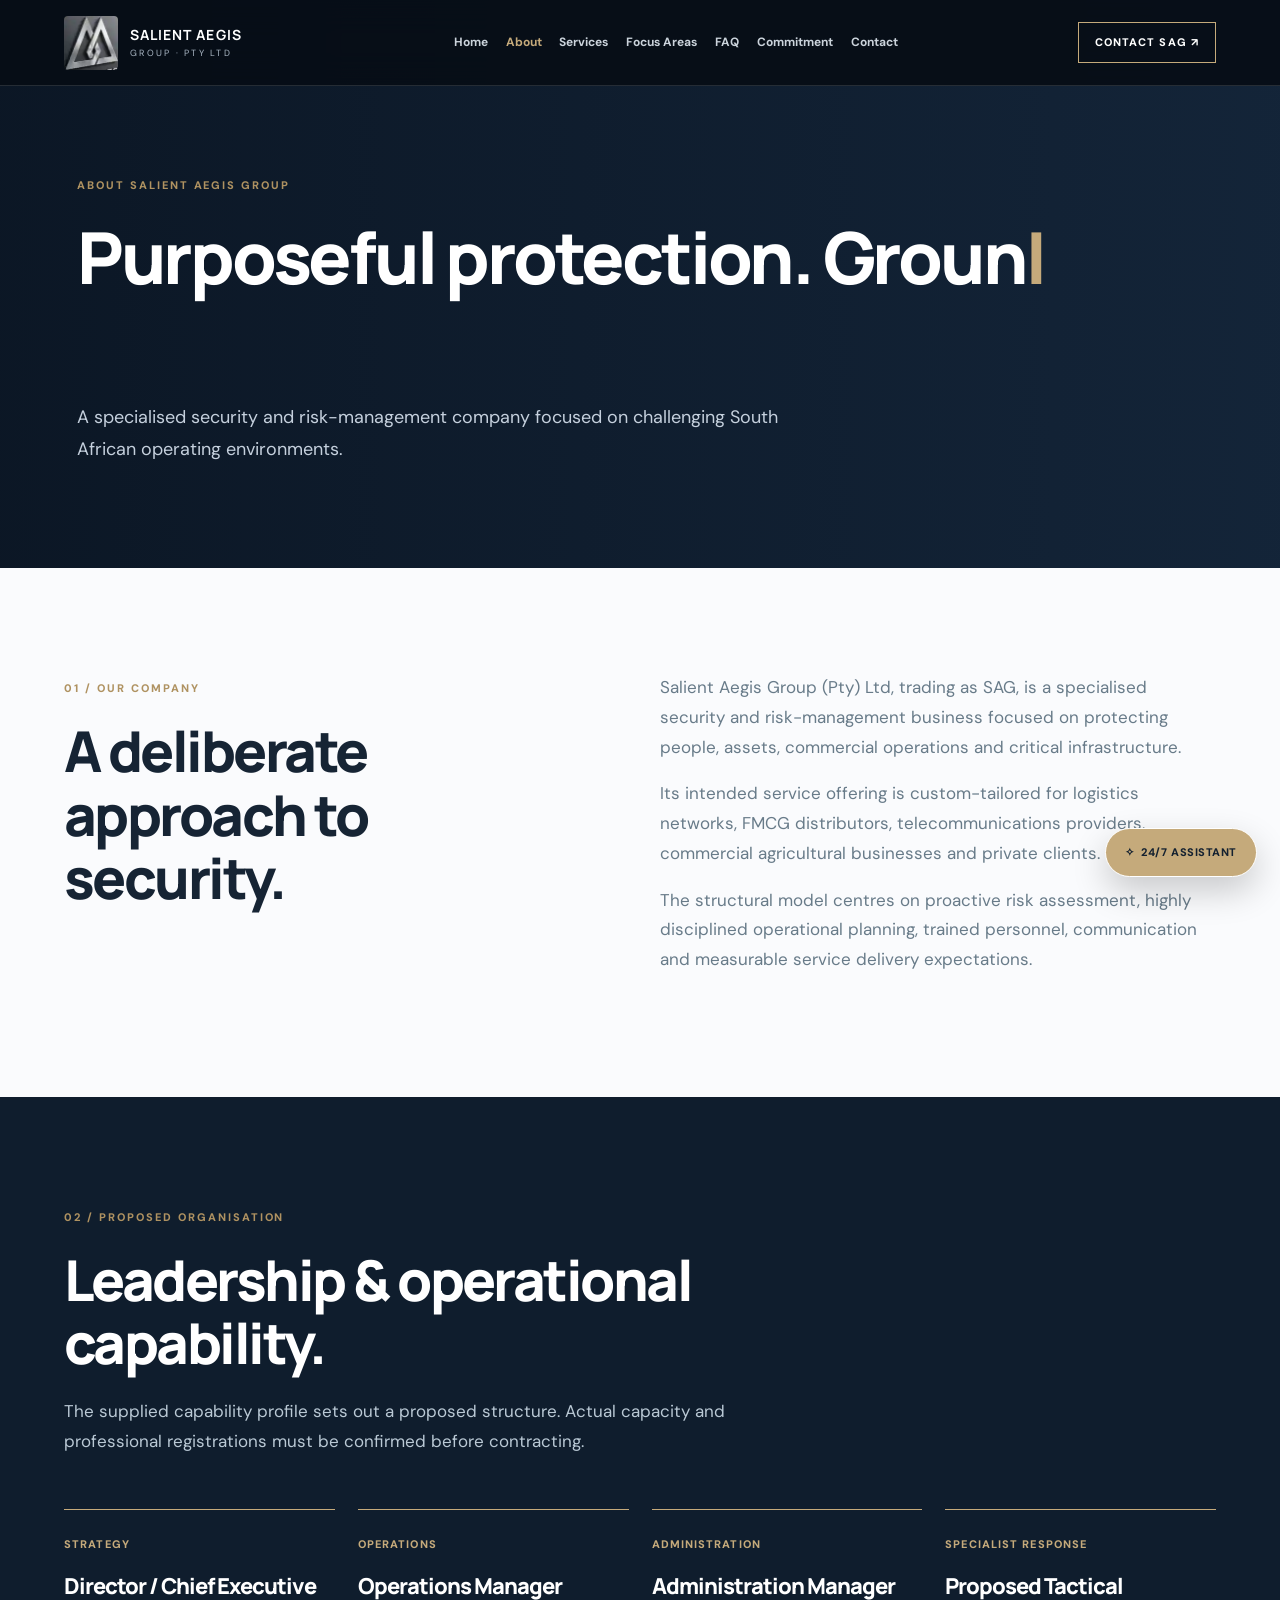
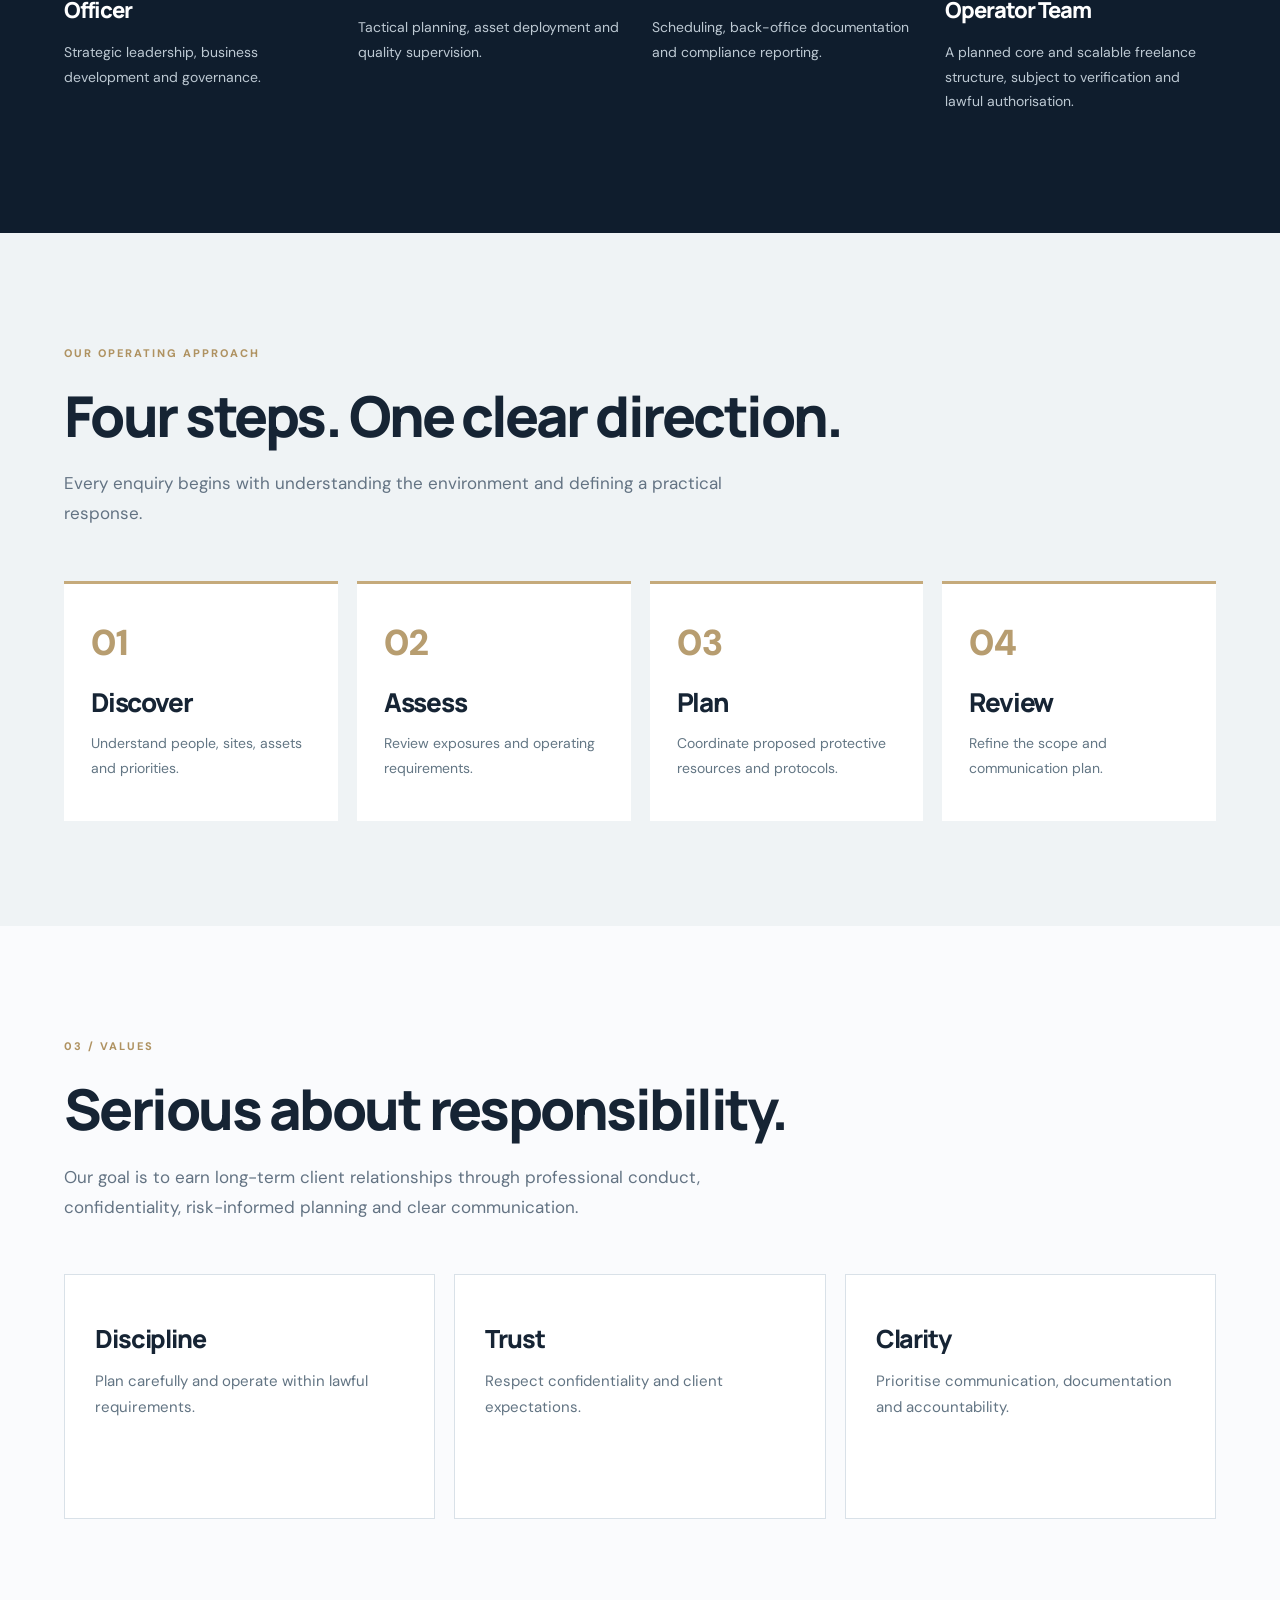
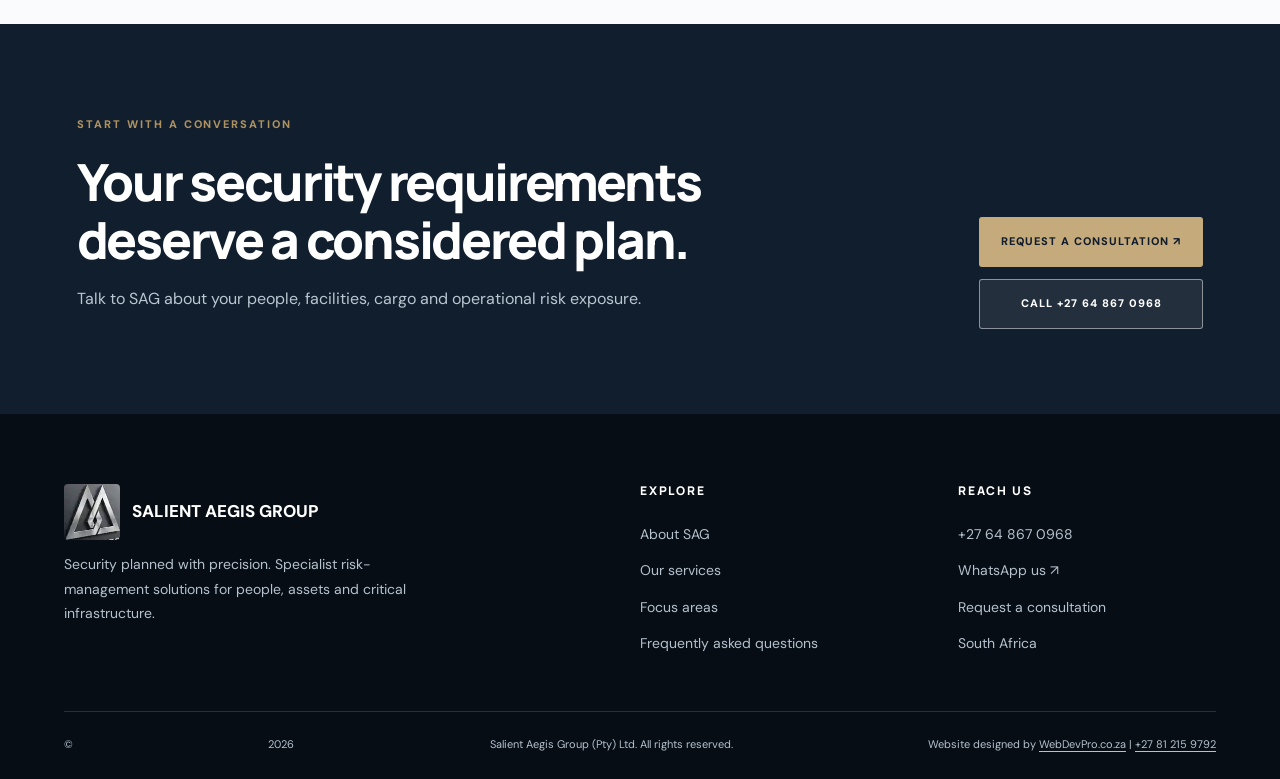
==== commit 451a4b9a: "Use exact supplied metallic SAG icon instead of placeholder" ====
--- a/about.html
+++ b/about.html
@@ -1 +1 @@
-<!doctype html><html lang="en-ZA"><head><meta charset="utf-8"><meta name="viewport" content="width=device-width,initial-scale=1"><meta name="theme-color" content="#101a28"><title>About | Salient Aegis Group</title><meta name="description" content="Learn about Salient Aegis Group's mission, intended security services, leadership structure and strategic risk management."><link rel="canonical" href="https://www.salientaegis.co.za/about.html"><meta property="og:type" content="website"><meta property="og:title" content="About | Salient Aegis Group"><meta property="og:description" content="Learn about Salient Aegis Group's mission, intended security services, leadership structure and strategic risk management."><meta property="og:url" content="https://www.salientaegis.co.za/about.html"><link rel="manifest" href="manifest.webmanifest"><link rel="icon" type="image/svg+xml" href="assets/sag-client-logo.webp"><link rel="stylesheet" href="styles.css"><script src="app.js" defer></script><script type="application/ld+json">{"@context":"https://schema.org","@type":"Organization","name":"Salient Aegis Group (Pty) Ltd","alternateName":"SAG","url":"https://www.salientaegis.co.za/","telephone":"+27648670968","areaServed":"ZA"}</script></head><body data-page="about"><a class="skip" href="#main">Skip to content</a><header class="site-header"><a href="index.html" class="brand"><img src="assets/sag-client-logo.webp" width="50" height="48" alt="SAG emblem"><span><b>SALIENT AEGIS</b><small>GROUP · PTY LTD</small></span></a><button type="button" class="menu-toggle" id="menuToggle" aria-expanded="false" aria-controls="siteNav">☰ <span>Menu</span></button><nav id="siteNav" aria-label="Main navigation"><a href="index.html" >Home</a><a href="about.html" aria-current="page">About</a><a href="services.html" >Services</a><a href="gallery.html" >Focus Areas</a><a href="faq.html" >FAQ</a><a href="testimonials.html" >Commitment</a><a href="contact.html" >Contact</a></nav><a class="header-action" href="https://wa.me/27648670968" target="_blank" rel="noopener">CONTACT SAG ↗</a></header><div id="scrollProgress"></div><main id="main"><section class="inner-hero" style="--image:url('https://images.unsplash.com/photo-1770529933902-d2f7851be31c?auto=format&fit=crop&w=1600&q=80')"><div><span class="eyebrow">ABOUT SALIENT AEGIS GROUP</span><h1 class="typewriter" data-text="Purposeful protection. Grounded in discipline.">Purposeful protection. Grounded in discipline.</h1><p>A specialised security and risk-management company focused on challenging South African operating environments.</p></div></section><section class="section intro-grid"><div class="reveal"><div class="section-title reveal"><span class="eyebrow">01 / OUR COMPANY</span><h2>A deliberate approach to security.</h2></div></div><div class="reveal"><p>Salient Aegis Group (Pty) Ltd, trading as SAG, is a specialised security and risk-management business focused on protecting people, assets, commercial operations and critical infrastructure.</p><p>Its intended service offering is custom-tailored for logistics networks, FMCG distributors, telecommunications providers, commercial agricultural businesses and private clients.</p><p>The structural model centres on proactive risk assessment, highly disciplined operational planning, trained personnel, communication and measurable service delivery expectations.</p></div></section><section class="section dark-section"><div class="section-title reveal"><span class="eyebrow">02 / PROPOSED ORGANISATION</span><h2>Leadership & operational capability.</h2><p>The supplied capability profile sets out a proposed structure. Actual capacity and professional registrations must be confirmed before contracting.</p></div><div class="structure"><article class="reveal"><span>STRATEGY</span><h3>Director / Chief Executive Officer</h3><p>Strategic leadership, business development and governance.</p></article><article class="reveal"><span>OPERATIONS</span><h3>Operations Manager</h3><p>Tactical planning, asset deployment and quality supervision.</p></article><article class="reveal"><span>ADMINISTRATION</span><h3>Administration Manager</h3><p>Scheduling, back-office documentation and compliance reporting.</p></article><article class="reveal"><span>SPECIALIST RESPONSE</span><h3>Proposed Tactical Operator Team</h3><p>A planned core and scalable freelance structure, subject to verification and lawful authorisation.</p></article></div></section><section class="section tinted"><div class="section-title reveal"><span class="eyebrow">OUR OPERATING APPROACH</span><h2>Four steps. One clear direction.</h2><p>Every enquiry begins with understanding the environment and defining a practical response.</p></div><div class="timeline"><article class="reveal"><span>01</span><h3>Discover</h3><p>Understand people, sites, assets and priorities.</p></article><article class="reveal"><span>02</span><h3>Assess</h3><p>Review exposures and operating requirements.</p></article><article class="reveal"><span>03</span><h3>Plan</h3><p>Coordinate proposed protective resources and protocols.</p></article><article class="reveal"><span>04</span><h3>Review</h3><p>Refine the scope and communication plan.</p></article></div></section><section class="section"><div class="section-title reveal"><span class="eyebrow">03 / VALUES</span><h2>Serious about responsibility.</h2><p>Our goal is to earn long-term client relationships through professional conduct, confidentiality, risk-informed planning and clear communication.</p></div><div class="values"><article><h3>Discipline</h3><p>Plan carefully and operate within lawful requirements.</p></article><article><h3>Trust</h3><p>Respect confidentiality and client expectations.</p></article><article><h3>Clarity</h3><p>Prioritise communication, documentation and accountability.</p></article></div></section><section class="cta"><div><span class="eyebrow">START WITH A CONVERSATION</span><h2>Your security requirements deserve a considered plan.</h2><p>Talk to SAG about your people, facilities, cargo and operational risk exposure.</p></div><div><button data-quote-open class="btn gold">Request a consultation ↗</button><a class="btn light-outline" href="tel:+27648670968">Call +27 64 867 0968</a></div></section></main><footer class="site-footer"><div class="footer-top"><div><a href="index.html" class="footer-brand"><img src="assets/sag-client-logo.webp" alt="" width="55"> SALIENT AEGIS GROUP</a><p>Security planned with precision. Specialist risk-management solutions for people, assets and critical infrastructure.</p></div><div><h3>EXPLORE</h3><a href="about.html">About SAG</a><a href="services.html">Our services</a><a href="gallery.html">Focus areas</a><a href="faq.html">Frequently asked questions</a></div><div><h3>REACH US</h3><a href="tel:+27648670968">+27 64 867 0968</a><a href="https://wa.me/27648670968" target="_blank" rel="noopener">WhatsApp us ↗</a><a href="contact.html">Request a consultation</a><span>South Africa</span></div></div><div class="footer-bottom">© <span class="year">2026</span> Salient Aegis Group (Pty) Ltd. All rights reserved. <span>Website designed by <a href="https://webdevpro.co.za" target="_blank" rel="noopener">WebDevPro.co.za</a> | <a href="tel:+27812159792">+27 81 215 9792</a></span></div></footer><nav class="mobile-bottom" aria-label="Mobile quick menu"><a href="index.html"><span>⌂</span>Home</a><a href="services.html"><span>▦</span>Services</a><button type="button" data-chat-open><span>◉</span>Chat</button><a href="tel:+27648670968"><span>☎</span>Call</a><button type="button" data-install-open><span>＋</span>Install</button></nav><button class="chat-launcher" type="button" data-chat-open>✧ &nbsp;24/7 ASSISTANT</button><section id="chatPanel" class="chat-panel" role="dialog" aria-label="SAG automated enquiry assistant" hidden><div class="chat-head"><div><strong>SAG DIGITAL ASSISTANT</strong><small>Automated enquiry preparation</small></div><button data-chat-close aria-label="Close assistant">×</button></div><div id="chatLog" class="chat-log" aria-live="polite"></div><form id="chatForm" class="chat-form"><label id="chatPrompt" for="chatInput">Your full name</label><input id="chatInput" autocomplete="name" required maxlength="800"><div id="chatOptions"></div><div class="chat-actions"><button type="submit" class="btn gold">Continue →</button><button type="button" id="chatReset" class="btn subtle">Restart</button></div></form><small class="privacy-note">Your message is prepared locally. You decide whether to send it via WhatsApp.</small></section><dialog id="quoteDialog" class="quote-dialog"><div class="dialog-head"><strong>REQUEST A SECURITY CONSULTATION</strong><button id="quoteClose" type="button" aria-label="Close form">×</button></div><div class="wizard-meter"><i id="wizardMeter"></i></div><form id="quoteForm"><p id="wizardLabel"></p><div id="wizardFields"></div><p id="wizardError" role="alert"></p><div class="wizard-actions"><button class="btn outline" id="quoteBack" type="button">← Back</button><button class="btn gold" id="quoteNext" type="submit">Continue →</button></div></form></dialog><dialog id="installDialog" class="install-dialog"><h2>Install the SAG app</h2><p>Add Salient Aegis Group to your home screen. Saved pages can be available offline.</p><p>On iPhone Safari: Share → Add to Home Screen.</p><button class="btn gold" id="installNow" type="button">Install app</button><button class="btn outline" id="installClose" type="button">Close</button></dialog></body></html>+<!doctype html><html lang="en-ZA"><head><meta charset="utf-8"><meta name="viewport" content="width=device-width,initial-scale=1"><meta name="theme-color" content="#101a28"><title>About | Salient Aegis Group</title><meta name="description" content="Learn about Salient Aegis Group's mission, intended security services, leadership structure and strategic risk management."><link rel="canonical" href="https://www.salientaegis.co.za/about.html"><meta property="og:type" content="website"><meta property="og:title" content="About | Salient Aegis Group"><meta property="og:description" content="Learn about Salient Aegis Group's mission, intended security services, leadership structure and strategic risk management."><meta property="og:url" content="https://www.salientaegis.co.za/about.html"><link rel="manifest" href="manifest.webmanifest"><link rel="icon" type="image/svg+xml" href="assets/sag-supplied-symbol.webp"><link rel="stylesheet" href="styles.css"><script src="app.js" defer></script><script type="application/ld+json">{"@context":"https://schema.org","@type":"Organization","name":"Salient Aegis Group (Pty) Ltd","alternateName":"SAG","url":"https://www.salientaegis.co.za/","telephone":"+27648670968","areaServed":"ZA"}</script></head><body data-page="about"><a class="skip" href="#main">Skip to content</a><header class="site-header"><a href="index.html" class="brand"><img src="assets/sag-supplied-symbol.webp" width="50" height="48" alt="SAG emblem"><span><b>SALIENT AEGIS</b><small>GROUP · PTY LTD</small></span></a><button type="button" class="menu-toggle" id="menuToggle" aria-expanded="false" aria-controls="siteNav">☰ <span>Menu</span></button><nav id="siteNav" aria-label="Main navigation"><a href="index.html" >Home</a><a href="about.html" aria-current="page">About</a><a href="services.html" >Services</a><a href="gallery.html" >Focus Areas</a><a href="faq.html" >FAQ</a><a href="testimonials.html" >Commitment</a><a href="contact.html" >Contact</a></nav><a class="header-action" href="https://wa.me/27648670968" target="_blank" rel="noopener">CONTACT SAG ↗</a></header><div id="scrollProgress"></div><main id="main"><section class="inner-hero" style="--image:url('https://images.unsplash.com/photo-1770529933902-d2f7851be31c?auto=format&fit=crop&w=1600&q=80')"><div><span class="eyebrow">ABOUT SALIENT AEGIS GROUP</span><h1 class="typewriter" data-text="Purposeful protection. Grounded in discipline.">Purposeful protection. Grounded in discipline.</h1><p>A specialised security and risk-management company focused on challenging South African operating environments.</p></div></section><section class="section intro-grid"><div class="reveal"><div class="section-title reveal"><span class="eyebrow">01 / OUR COMPANY</span><h2>A deliberate approach to security.</h2></div></div><div class="reveal"><p>Salient Aegis Group (Pty) Ltd, trading as SAG, is a specialised security and risk-management business focused on protecting people, assets, commercial operations and critical infrastructure.</p><p>Its intended service offering is custom-tailored for logistics networks, FMCG distributors, telecommunications providers, commercial agricultural businesses and private clients.</p><p>The structural model centres on proactive risk assessment, highly disciplined operational planning, trained personnel, communication and measurable service delivery expectations.</p></div></section><section class="section dark-section"><div class="section-title reveal"><span class="eyebrow">02 / PROPOSED ORGANISATION</span><h2>Leadership & operational capability.</h2><p>The supplied capability profile sets out a proposed structure. Actual capacity and professional registrations must be confirmed before contracting.</p></div><div class="structure"><article class="reveal"><span>STRATEGY</span><h3>Director / Chief Executive Officer</h3><p>Strategic leadership, business development and governance.</p></article><article class="reveal"><span>OPERATIONS</span><h3>Operations Manager</h3><p>Tactical planning, asset deployment and quality supervision.</p></article><article class="reveal"><span>ADMINISTRATION</span><h3>Administration Manager</h3><p>Scheduling, back-office documentation and compliance reporting.</p></article><article class="reveal"><span>SPECIALIST RESPONSE</span><h3>Proposed Tactical Operator Team</h3><p>A planned core and scalable freelance structure, subject to verification and lawful authorisation.</p></article></div></section><section class="section tinted"><div class="section-title reveal"><span class="eyebrow">OUR OPERATING APPROACH</span><h2>Four steps. One clear direction.</h2><p>Every enquiry begins with understanding the environment and defining a practical response.</p></div><div class="timeline"><article class="reveal"><span>01</span><h3>Discover</h3><p>Understand people, sites, assets and priorities.</p></article><article class="reveal"><span>02</span><h3>Assess</h3><p>Review exposures and operating requirements.</p></article><article class="reveal"><span>03</span><h3>Plan</h3><p>Coordinate proposed protective resources and protocols.</p></article><article class="reveal"><span>04</span><h3>Review</h3><p>Refine the scope and communication plan.</p></article></div></section><section class="section"><div class="section-title reveal"><span class="eyebrow">03 / VALUES</span><h2>Serious about responsibility.</h2><p>Our goal is to earn long-term client relationships through professional conduct, confidentiality, risk-informed planning and clear communication.</p></div><div class="values"><article><h3>Discipline</h3><p>Plan carefully and operate within lawful requirements.</p></article><article><h3>Trust</h3><p>Respect confidentiality and client expectations.</p></article><article><h3>Clarity</h3><p>Prioritise communication, documentation and accountability.</p></article></div></section><section class="cta"><div><span class="eyebrow">START WITH A CONVERSATION</span><h2>Your security requirements deserve a considered plan.</h2><p>Talk to SAG about your people, facilities, cargo and operational risk exposure.</p></div><div><button data-quote-open class="btn gold">Request a consultation ↗</button><a class="btn light-outline" href="tel:+27648670968">Call +27 64 867 0968</a></div></section></main><footer class="site-footer"><div class="footer-top"><div><a href="index.html" class="footer-brand"><img src="assets/sag-supplied-symbol.webp" alt="" width="55"> SALIENT AEGIS GROUP</a><p>Security planned with precision. Specialist risk-management solutions for people, assets and critical infrastructure.</p></div><div><h3>EXPLORE</h3><a href="about.html">About SAG</a><a href="services.html">Our services</a><a href="gallery.html">Focus areas</a><a href="faq.html">Frequently asked questions</a></div><div><h3>REACH US</h3><a href="tel:+27648670968">+27 64 867 0968</a><a href="https://wa.me/27648670968" target="_blank" rel="noopener">WhatsApp us ↗</a><a href="contact.html">Request a consultation</a><span>South Africa</span></div></div><div class="footer-bottom">© <span class="year">2026</span> Salient Aegis Group (Pty) Ltd. All rights reserved. <span>Website designed by <a href="https://webdevpro.co.za" target="_blank" rel="noopener">WebDevPro.co.za</a> | <a href="tel:+27812159792">+27 81 215 9792</a></span></div></footer><nav class="mobile-bottom" aria-label="Mobile quick menu"><a href="index.html"><span>⌂</span>Home</a><a href="services.html"><span>▦</span>Services</a><button type="button" data-chat-open><span>◉</span>Chat</button><a href="tel:+27648670968"><span>☎</span>Call</a><button type="button" data-install-open><span>＋</span>Install</button></nav><button class="chat-launcher" type="button" data-chat-open>✧ &nbsp;24/7 ASSISTANT</button><section id="chatPanel" class="chat-panel" role="dialog" aria-label="SAG automated enquiry assistant" hidden><div class="chat-head"><div><strong>SAG DIGITAL ASSISTANT</strong><small>Automated enquiry preparation</small></div><button data-chat-close aria-label="Close assistant">×</button></div><div id="chatLog" class="chat-log" aria-live="polite"></div><form id="chatForm" class="chat-form"><label id="chatPrompt" for="chatInput">Your full name</label><input id="chatInput" autocomplete="name" required maxlength="800"><div id="chatOptions"></div><div class="chat-actions"><button type="submit" class="btn gold">Continue →</button><button type="button" id="chatReset" class="btn subtle">Restart</button></div></form><small class="privacy-note">Your message is prepared locally. You decide whether to send it via WhatsApp.</small></section><dialog id="quoteDialog" class="quote-dialog"><div class="dialog-head"><strong>REQUEST A SECURITY CONSULTATION</strong><button id="quoteClose" type="button" aria-label="Close form">×</button></div><div class="wizard-meter"><i id="wizardMeter"></i></div><form id="quoteForm"><p id="wizardLabel"></p><div id="wizardFields"></div><p id="wizardError" role="alert"></p><div class="wizard-actions"><button class="btn outline" id="quoteBack" type="button">← Back</button><button class="btn gold" id="quoteNext" type="submit">Continue →</button></div></form></dialog><dialog id="installDialog" class="install-dialog"><h2>Install the SAG app</h2><p>Add Salient Aegis Group to your home screen. Saved pages can be available offline.</p><p>On iPhone Safari: Share → Add to Home Screen.</p><button class="btn gold" id="installNow" type="button">Install app</button><button class="btn outline" id="installClose" type="button">Close</button></dialog></body></html>
